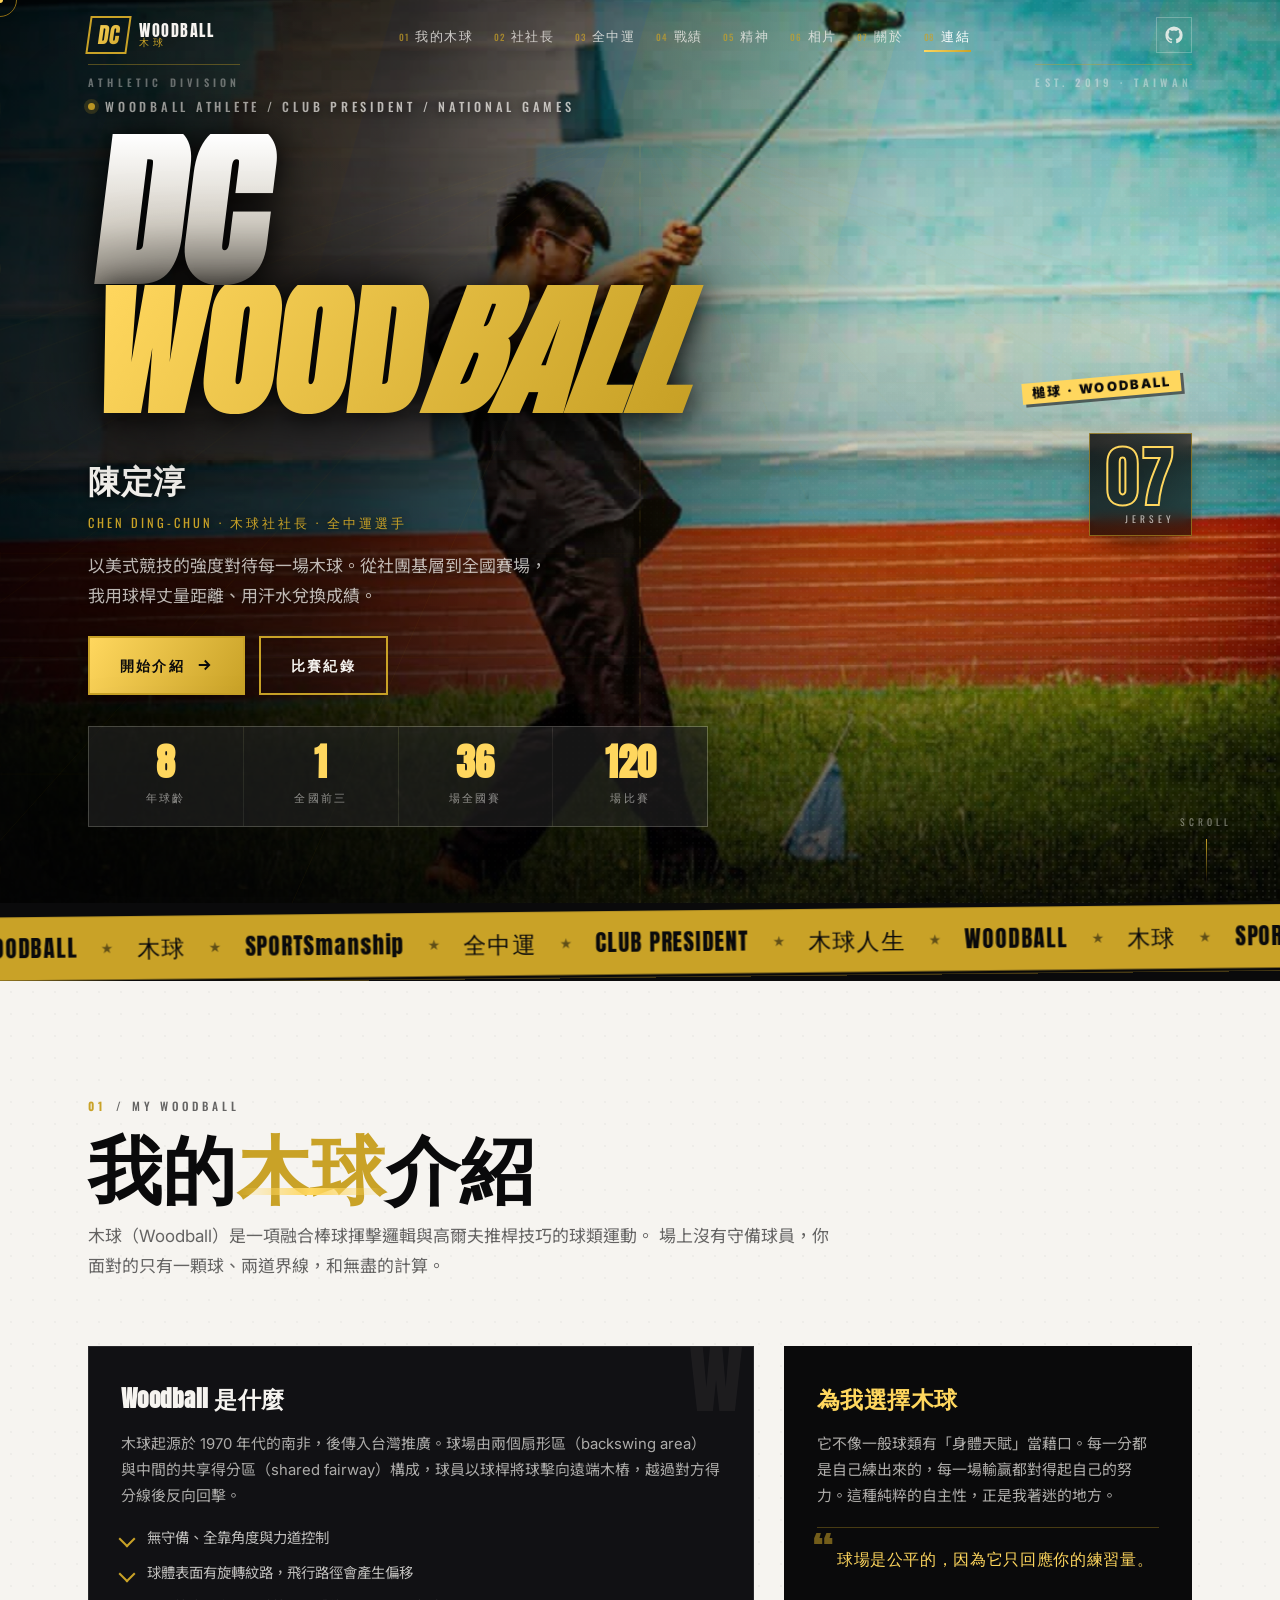
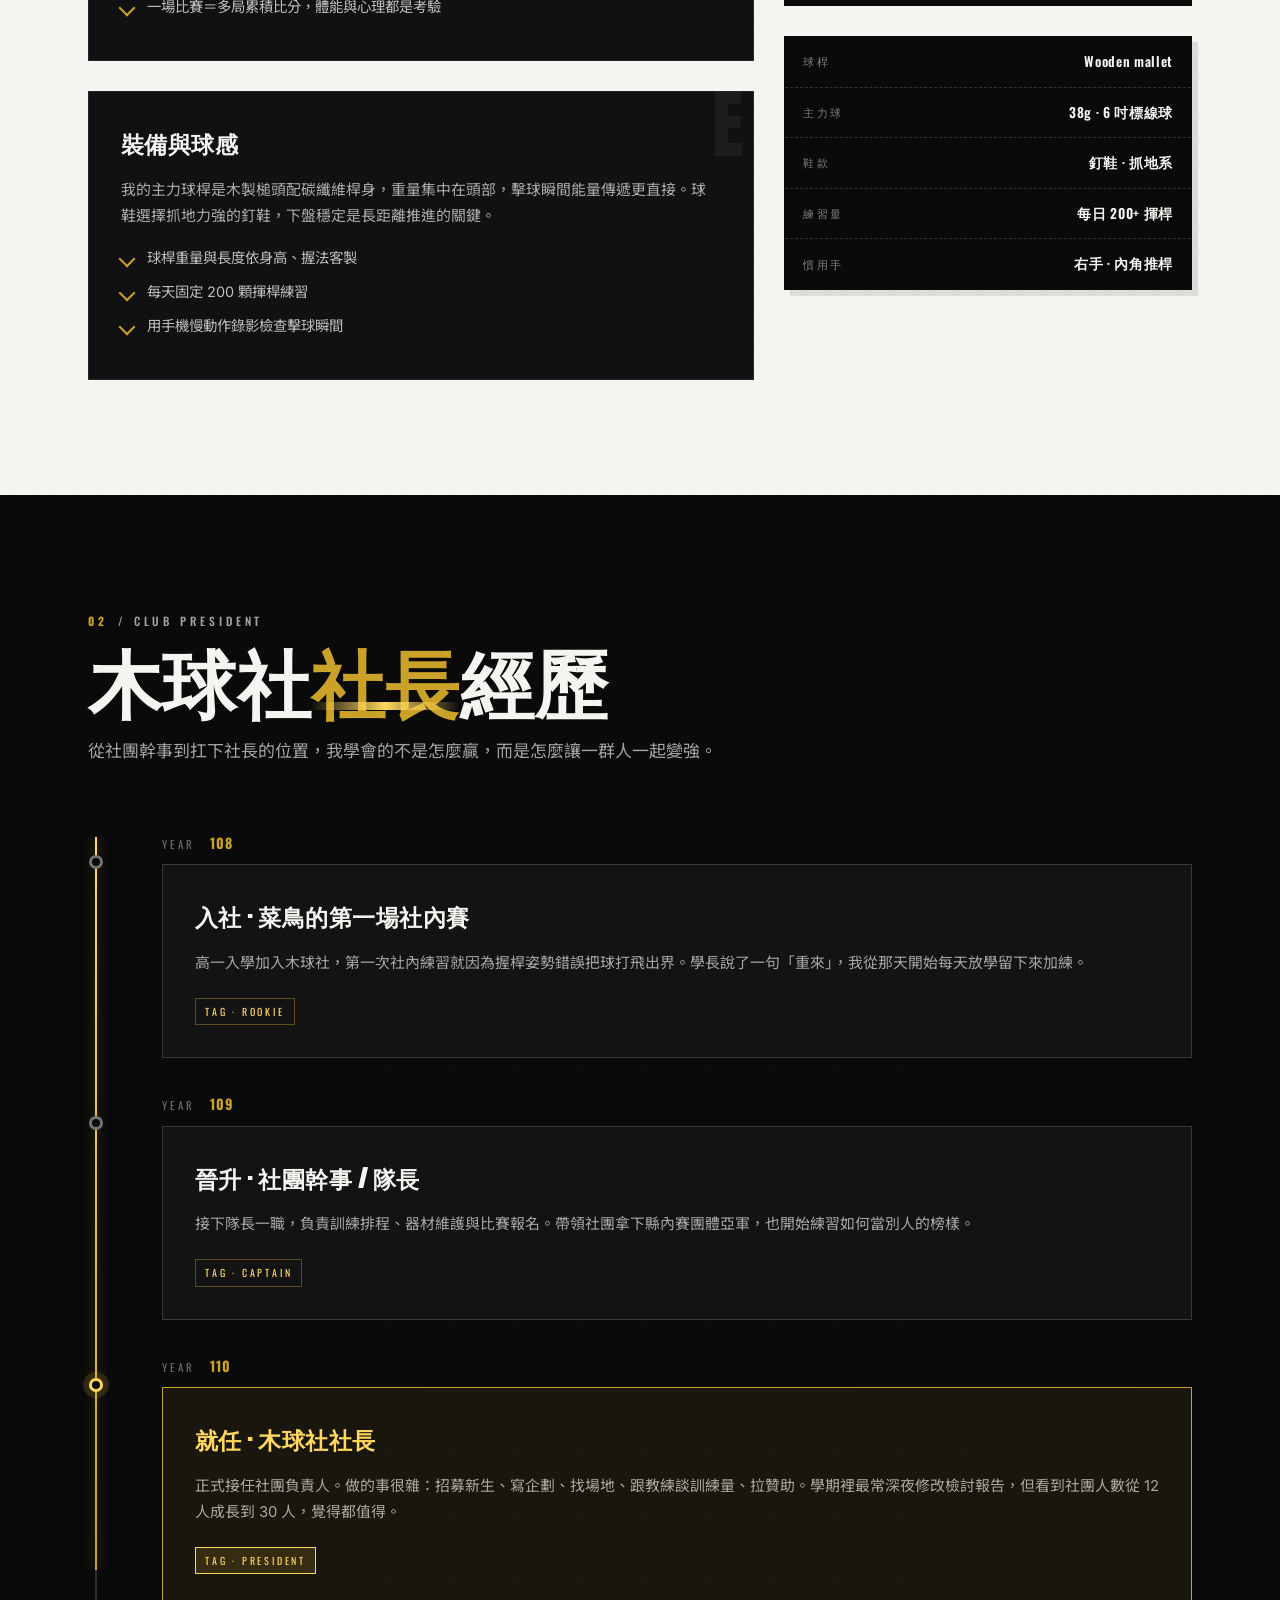
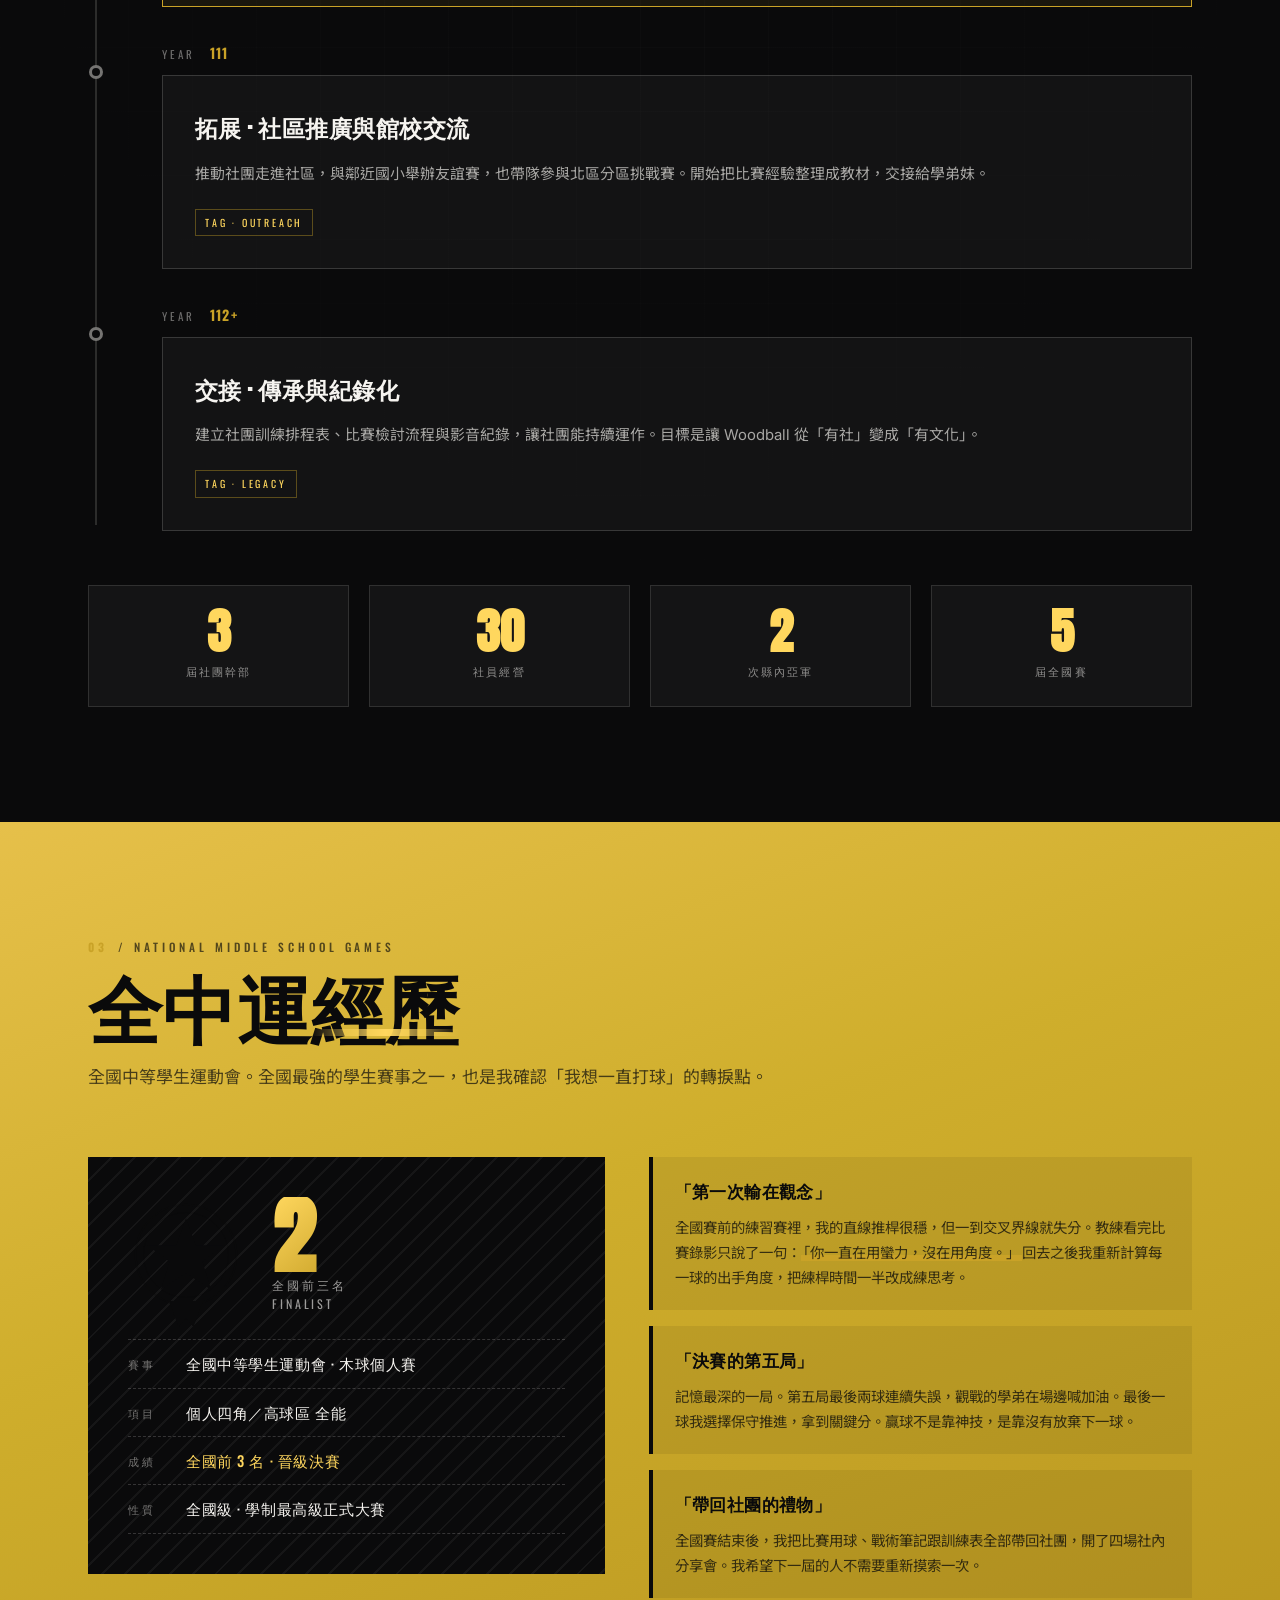
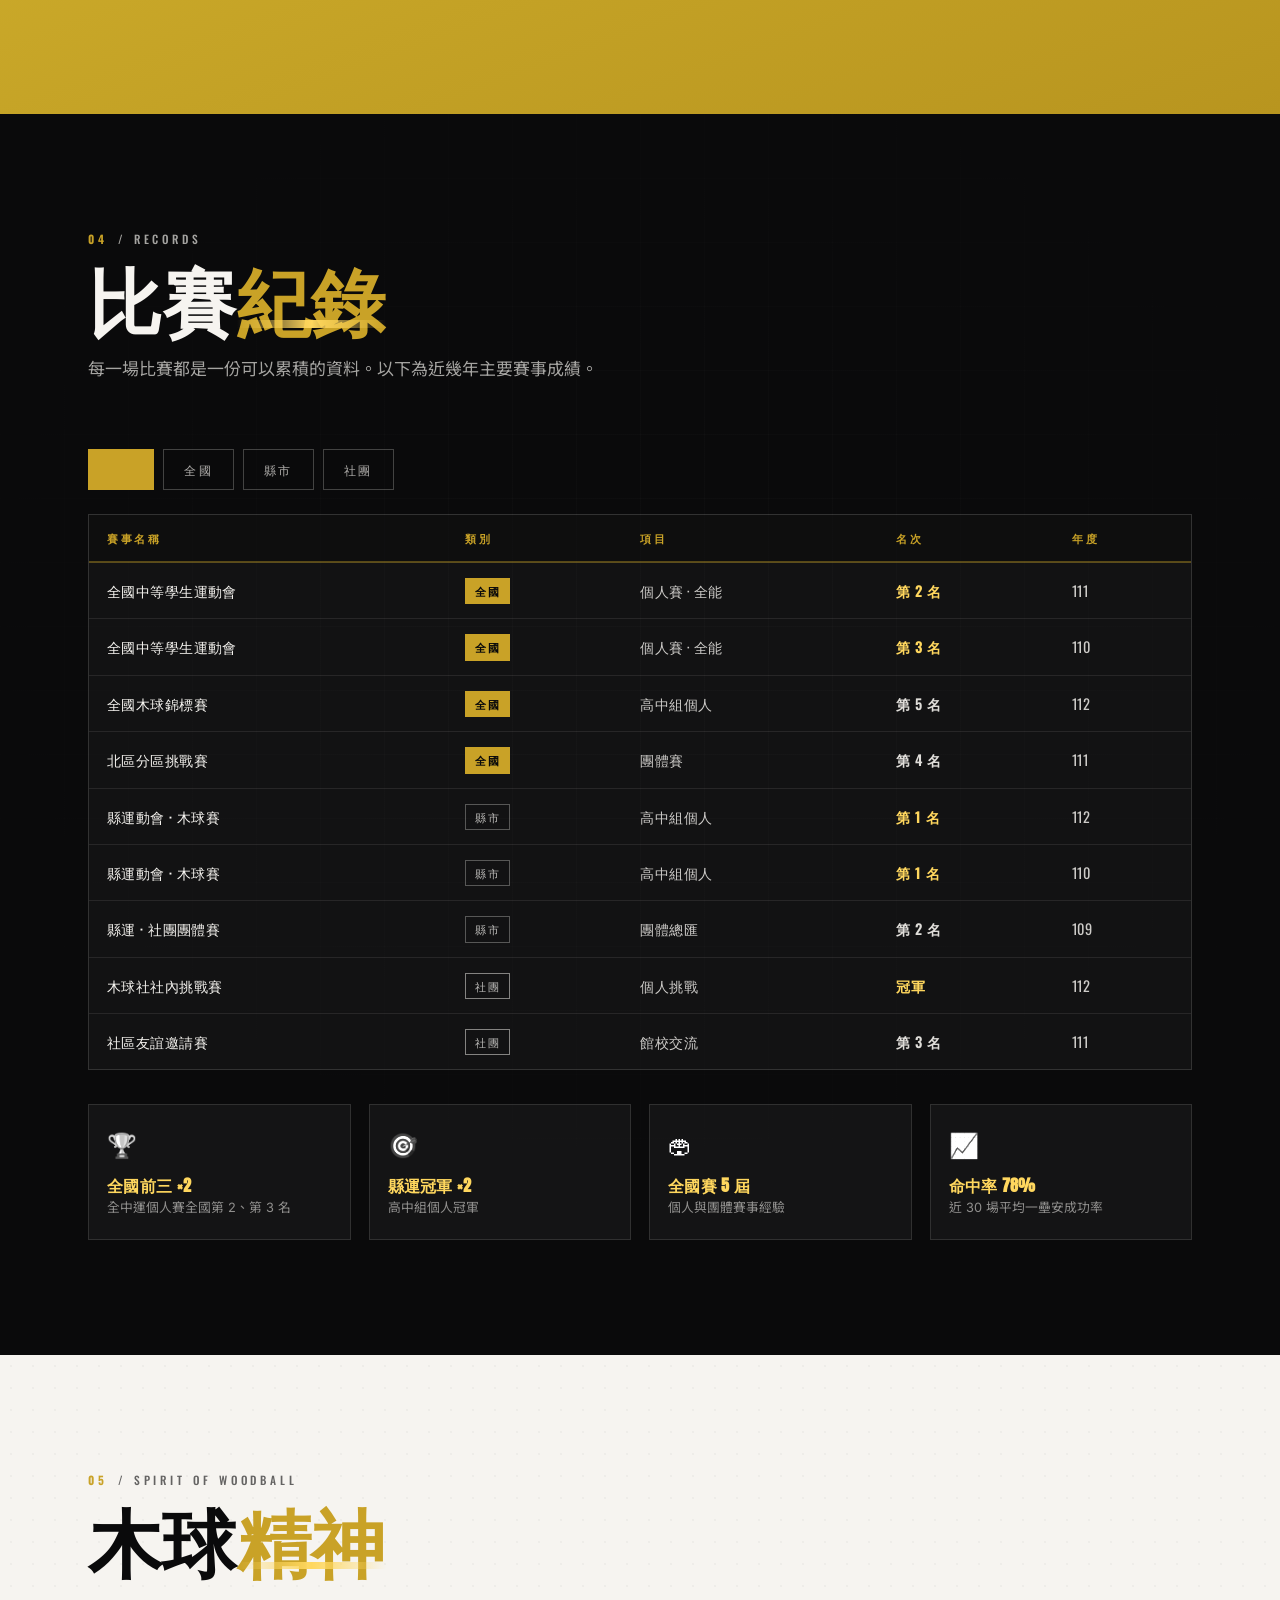
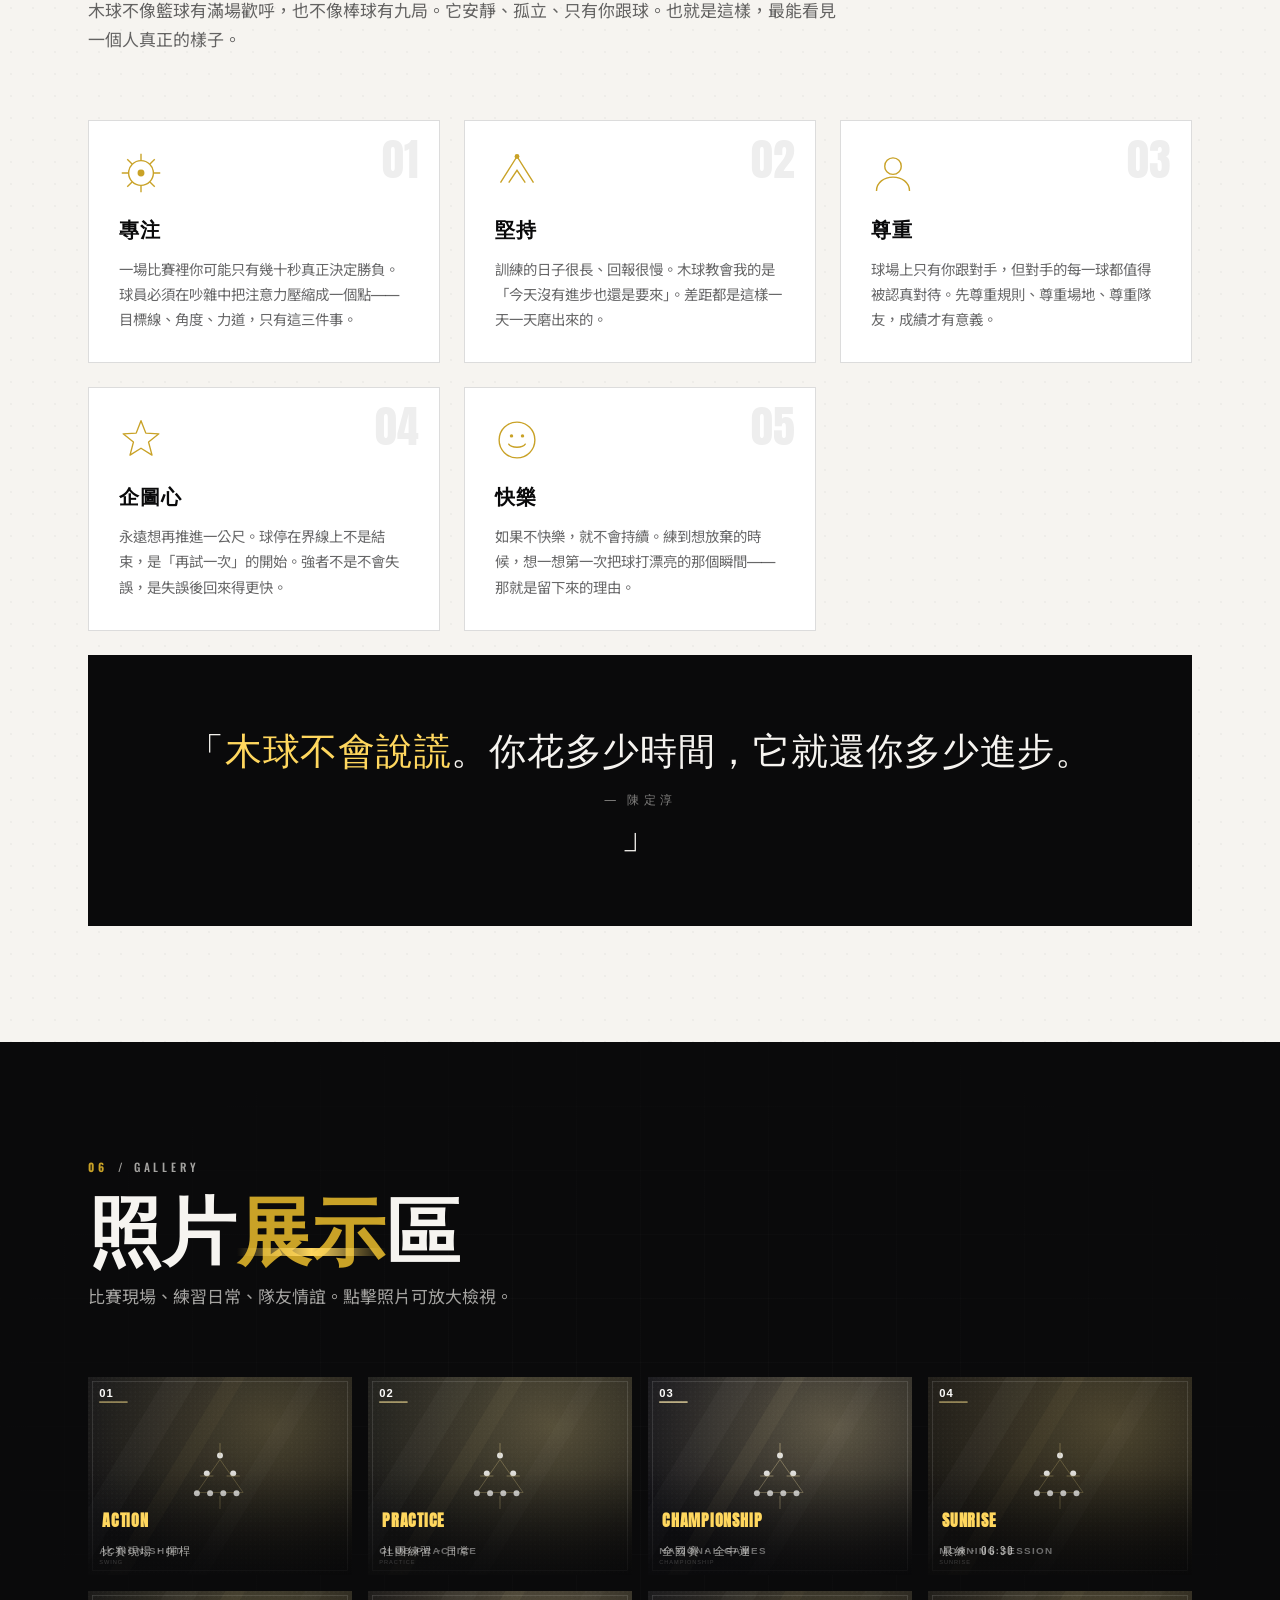
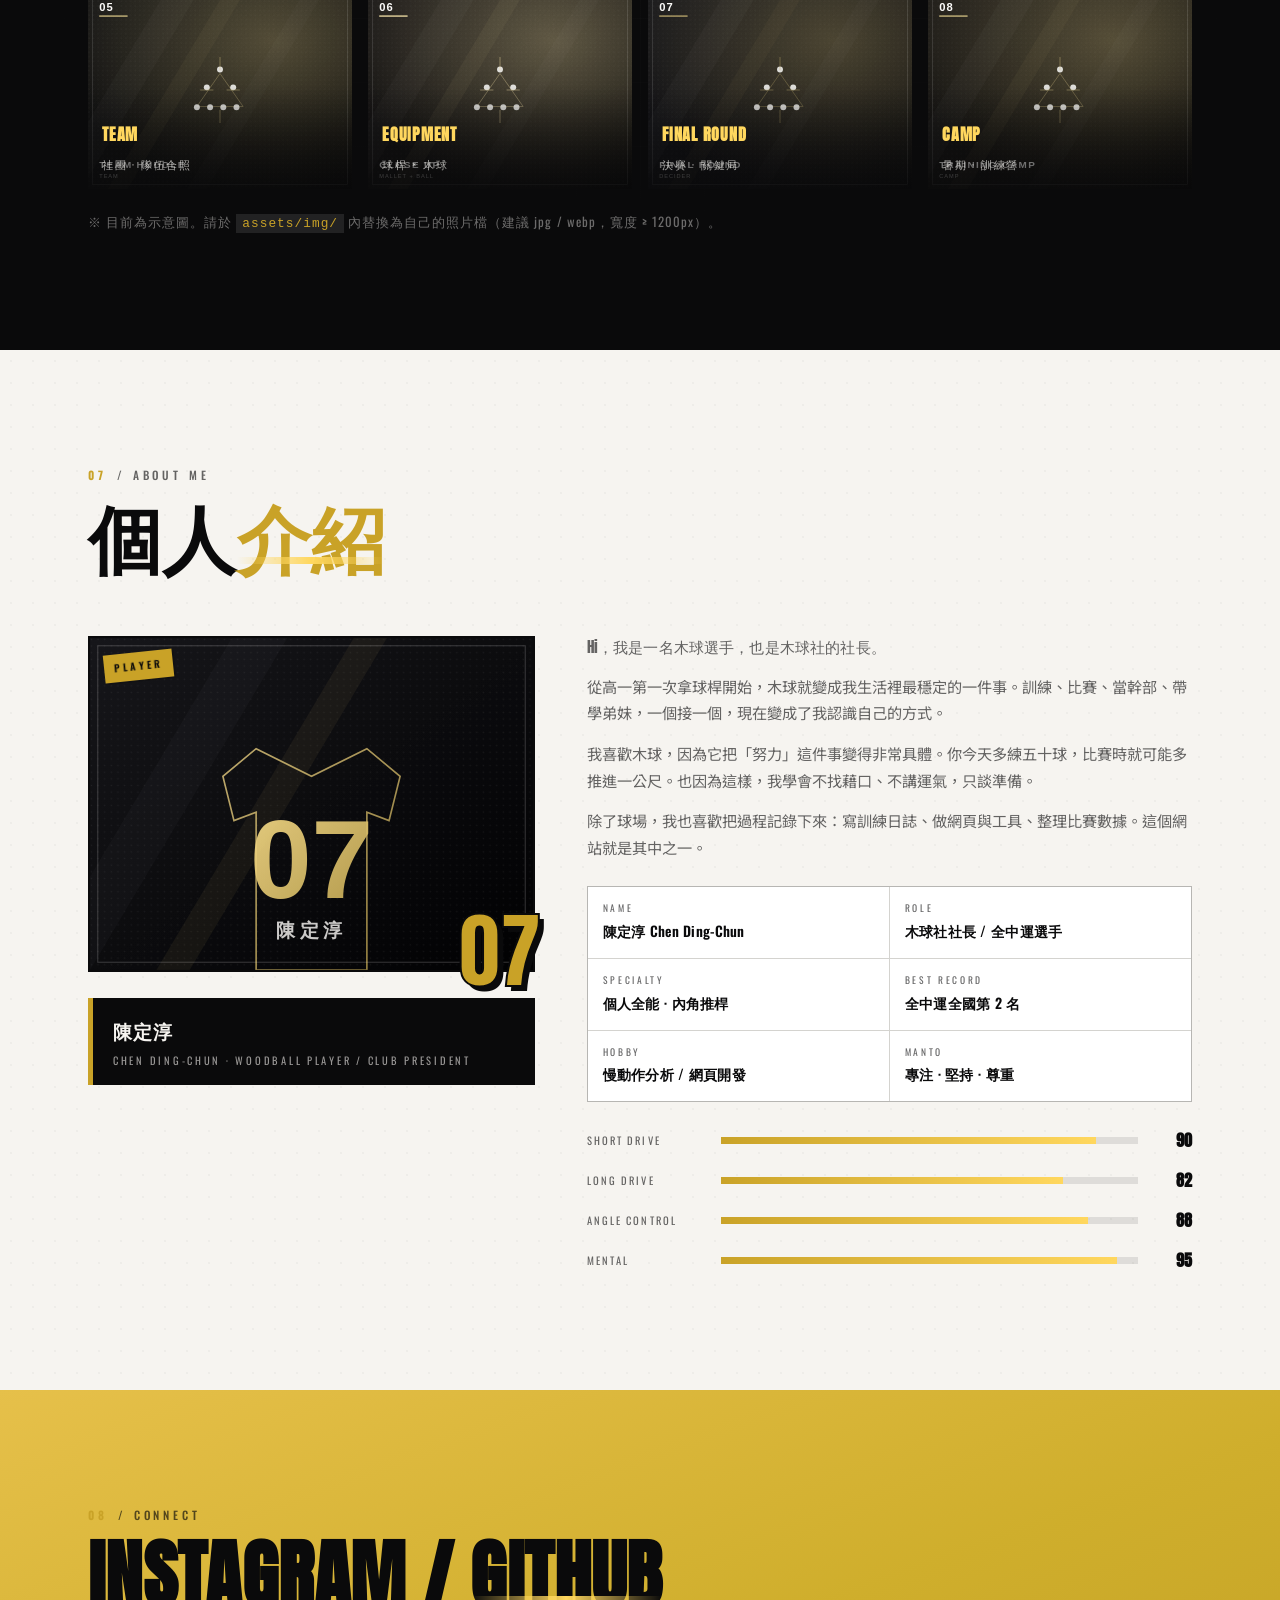
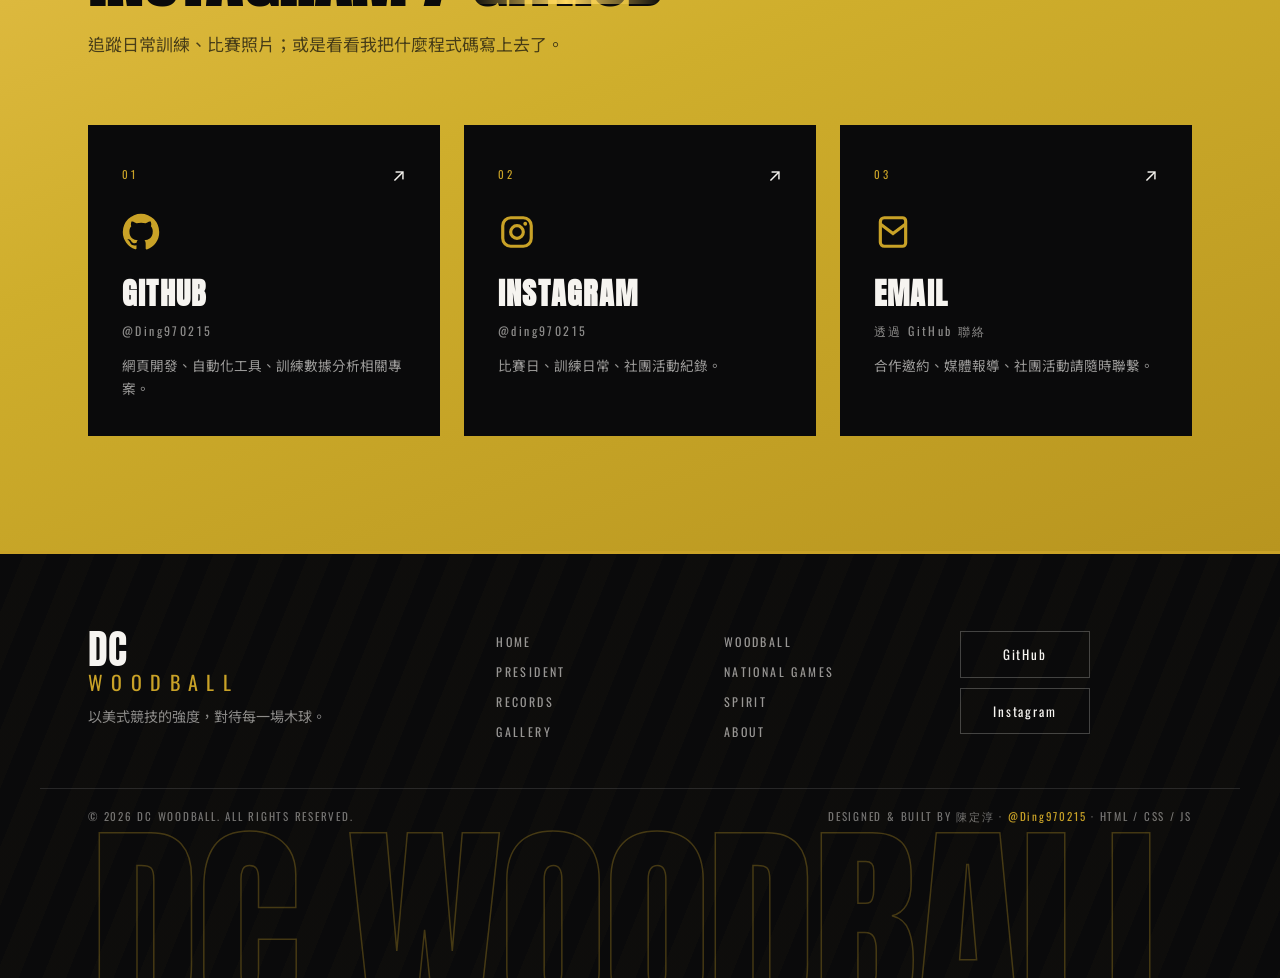
==== index.html @ 11757ac7 "feat: DC WOODBALL woodball personal website - 10 sections: hero, woodball intro, club president, nat" ====
<!DOCTYPE html>
<html lang="zh-Hant" class="no-js">
<head>
<meta charset="UTF-8" />
<meta name="viewport" content="width=device-width, initial-scale=1.0, viewport-fit=cover" />
<title>DC WOODBALL｜木球個人網站</title>
<meta name="description" content="DC WOODBALL — 木球選手個人網站。木球社社長、全中運經歷、比賽紀錄與木球精神。American Athletic × Woodball。" />
<meta name="author" content="陳定淳 (Ding970215)" />
<meta name="theme-color" content="#0a0a0b" />

<!-- Open Graph / Social -->
<meta property="og:type" content="website" />
<meta property="og:title" content="DC WOODBALL｜木球個人網站" />
<meta property="og:description" content="木球社社長・全中運選手・比賽紀錄。美式競技 × 木球。" />
<meta property="og:image" content="assets/img/og-cover.svg" />
<meta name="twitter:card" content="summary_large_image" />
<meta name="twitter:title" content="DC WOODBALL｜木球個人網站" />
<meta name="twitter:image" content="assets/img/og-cover.svg" />

<link rel="icon" type="image/svg+xml" href="assets/img/favicon.svg" />
<link rel="apple-touch-icon" href="assets/img/favicon.svg" />

<!-- 首頁封面照片（LCP 優先載入） -->
<link rel="preload" as="image" href="assets/img/hero.jpg" fetchpriority="high" />

<!-- Fonts -->
<link rel="preconnect" href="https://fonts.googleapis.com" />
<link rel="preconnect" href="https://fonts.gstatic.com" crossorigin />
<link href="https://fonts.googleapis.com/css2?family=Anton&family=Oswald:wght@300;400;500;600;700&family=Inter:wght@300;400;500;600;700&family=Noto+Sans+TC:wght@400;500;700;900&display=swap" rel="stylesheet" />

<link rel="stylesheet" href="assets/css/style.css" />
</head>
<body>

<!-- ============ LOADER ============ -->
<div class="loader" id="loader" aria-hidden="true">
  <div class="loader__inner">
    <div class="loader__ball"><span class="loader__ball-x"></span></div>
    <div class="loader__logo">DC<span>WOODBALL</span></div>
    <div class="loader__bar"><i id="loaderBar"></i></div>
    <div class="loader__pct"><span id="loaderPct">0</span>%</div>
  </div>
</div>

<!-- ============ CURSOR (desktop) ============ -->
<div class="cursor" id="cursor" aria-hidden="true"></div>
<div class="cursor-ring" id="cursorRing" aria-hidden="true"></div>

<!-- ============ NAV ============ -->
<header class="nav" id="nav">
  <div class="nav__wrap">
    <a class="nav__brand" href="#home" aria-label="DC Woodball 首頁">
      <span class="nav__monogram">DC</span>
      <span class="nav__brand-txt">WOODBALL<em>木球</em></span>
    </a>

    <nav class="nav__links" id="navLinks" aria-label="主要選單">
      <a href="#woodball"><i>01</i>我的木球</a>
      <a href="#president"><i>02</i>社社長</a>
      <a href="#games"><i>03</i>全中運</a>
      <a href="#records"><i>04</i>戰績</a>
      <a href="#spirit"><i>05</i>精神</a>
      <a href="#gallery"><i>06</i>相片</a>
      <a href="#about"><i>07</i>關於</a>
      <a href="#links"><i>08</i>連結</a>
    </nav>

    <div class="nav__right">
      <a class="nav__gh" href="https://github.com/Ding970215" target="_blank" rel="noopener noreferrer" aria-label="GitHub">
        <svg viewBox="0 0 24 24" width="18" height="18" fill="currentColor" aria-hidden="true"><path d="M12 .5A11.5 11.5 0 0 0 .5 12a11.5 11.5 0 0 0 7.86 10.92c.58.1.79-.25.79-.56v-2c-3.2.7-3.88-1.38-3.88-1.38-.53-1.34-1.29-1.7-1.29-1.7-1.05-.72.08-.7.08-.7 1.16.08 1.77 1.19 1.77 1.19 1.03 1.77 2.7 1.26 3.36.96.1-.75.4-1.26.73-1.55-2.55-.29-5.24-1.28-5.24-5.7 0-1.26.45-2.29 1.19-3.1-.12-.29-.52-1.46.11-3.05 0 0 .97-.31 3.18 1.18a11 11 0 0 1 5.8 0c2.2-1.49 3.17-1.18 3.17-1.18.63 1.59.24 2.76.12 3.05.74.81 1.18 1.84 1.18 3.1 0 4.43-2.69 5.4-5.26 5.69.41.36.78 1.06.78 2.14v3.17c0 .31.21.67.8.56A11.5 11.5 0 0 0 23.5 12 11.5 11.5 0 0 0 12 .5Z"/></svg>
      </a>
      <button class="nav__toggle" id="navToggle" aria-label="開啟選單" aria-expanded="false" aria-controls="navLinks">
        <span></span><span></span><span></span>
      </button>
    </div>
  </div>
  <i class="nav__progress" id="navProgress"></i>
</header>

<main>

<!-- ============ 01 HERO ============ -->
<section class="hero" id="home">
  <div class="hero__bg" aria-hidden="true"></div>
  <canvas class="hero__canvas" id="heroCanvas" aria-hidden="true"></canvas>
  <div class="hero__halftone" aria-hidden="true" data-par="0.14"></div>
  <div class="hero__stripes" aria-hidden="true" data-par="0.07">
    <i></i><i></i><i></i><i></i><i></i>
  </div>

  <div class="hero__inner">
    <div class="hero__tape hero__tape--l">ATHLETIC DIVISION</div>
    <div class="hero__tape hero__tape--r">EST. 2019 · TAIWAN</div>

    <p class="hero__eyebrow" data-anim="fade-up">
      <span class="dot"></span>WOODBALL ATHLETE&nbsp;/&nbsp;CLUB PRESIDENT&nbsp;/&nbsp;NATIONAL GAMES
    </p>

    <h1 class="hero__title">
      <span class="line line--1" data-anim="clip"><span class="line__in">DC</span></span>
      <span class="line line--2" data-anim="clip"><span class="line__in">WOOD<em>BALL</em></span></span>
      <span class="hero__badge">槌球 · WOODBALL</span>
    </h1>

    <div class="hero__meta" data-anim="fade-up" data-delay="200">
      <div class="hero__name">
        <b>陳定淳</b>
        <span>CHEN DING-CHUN · 木球社社長 · 全中運選手</span>
      </div>
      <div class="hero__num" aria-hidden="true">
        <span>07</span>
        <small>JERSEY</small>
      </div>
    </div>

    <p class="hero__desc" data-anim="fade-up" data-delay="320">
      以美式競技的強度對待每一場木球。從社團基層到全國賽場，<br class="br-pc" />
      我用球桿丈量距離、用汗水兌換成績。
    </p>

    <div class="hero__cta" data-anim="fade-up" data-delay="440">
      <a href="#woodball" class="btn btn--gold" data-magnetic>
        <span>開始介紹</span>
        <svg viewBox="0 0 24 24" width="18" height="18" fill="none" stroke="currentColor" stroke-width="2.4" aria-hidden="true"><path d="M5 12h14M13 6l6 6-6 6"/></svg>
      </a>
      <a href="#records" class="btn btn--ghost" data-magnetic>
        <span>比賽紀錄</span>
      </a>
    </div>

    <div class="hero__stats" data-anim="fade-up" data-delay="560">
      <div class="hero__stat"><b data-count="8">0</b><span>年球齡</span></div>
      <div class="hero__stat"><b data-count="1">0</b><span>全國前三</span></div>
      <div class="hero__stat"><b data-count="36">0</b><span>場全國賽</span></div>
      <div class="hero__stat"><b data-count="120">0</b><span>場比賽</span></div>
    </div>
  </div>

  <a href="#woodball" class="hero__scroll" aria-label="往下捲動">
    <span class="hero__scroll-txt">SCROLL</span>
    <i class="hero__scroll-line"></i>
  </a>
</section>

<!-- ============ MARQUEE ============ -->
<div class="marquee" aria-hidden="true">
  <div class="marquee__track">
    <div class="marquee__grp">
      <span>WOODBALL</span><i>★</i><span>木球</span><i>★</i><span>SPORTSmanship</span><i>★</i>
      <span>全中運</span><i>★</i><span>CLUB PRESIDENT</span><i>★</i><span>木球人生</span><i>★</i>
    </div>
    <div class="marquee__grp">
      <span>WOODBALL</span><i>★</i><span>木球</span><i>★</i><span>SPORTSmanship</span><i>★</i>
      <span>全中運</span><i>★</i><span>CLUB PRESIDENT</span><i>★</i><span>木球人生</span><i>★</i>
    </div>
  </div>
</div>

<!-- ============ 02 我的木球介紹 ============ -->
<section class="sec sec--light" id="woodball">
  <div class="wrap">
    <header class="sec__head" data-anim="fade-up">
      <p class="sec__idx"><b>01</b> / MY WOODBALL</p>
      <h2 class="sec__title">我的<span class="hl">木球</span>介紹</h2>
      <p class="sec__lead">
        木球（Woodball）是一項融合棒球揮擊邏輯與高爾夫推桿技巧的球類運動。
        場上沒有守備球員，你面對的只有一顆球、兩道界線，和無盡的計算。
      </p>
    </header>

    <div class="wb">
      <div class="wb__main">
        <article class="card card--dark" data-anim="fade-up" data-tilt>
          <span class="card__no">W</span>
          <h3>Woodball 是什麼</h3>
          <p>木球起源於 1970 年代的南非，後傳入台灣推廣。球場由兩個扇形區（backswing area）與中間的共享得分區（shared fairway）構成，球員以球桿將球擊向遠端木樁，越過對方得分線後反向回擊。</p>
          <ul class="tick">
            <li>無守備、全靠角度與力道控制</li>
            <li>球體表面有旋轉紋路，飛行路徑會產生偏移</li>
            <li>一場比賽＝多局累積比分，體能與心理都是考驗</li>
          </ul>
        </article>

        <article class="card card--dark" data-anim="fade-up" data-delay="100" data-tilt>
          <span class="card__no">E</span>
          <h3>裝備與球感</h3>
          <p>我的主力球桿是木製槌頭配碳纖維桿身，重量集中在頭部，擊球瞬間能量傳遞更直接。球鞋選擇抓地力強的釘鞋，下盤穩定是長距離推進的關鍵。</p>
          <ul class="tick">
            <li>球桿重量與長度依身高、握法客製</li>
            <li>每天固定 200 顆揮桿練習</li>
            <li>用手機慢動作錄影檢查擊球瞬間</li>
          </ul>
        </article>
      </div>

      <aside class="wb__side">
        <div class="card card--gold" data-anim="fade-up" data-delay="60">
          <h3>為我選擇木球</h3>
          <p>它不像一般球類有「身體天賦」當藉口。每一分都是自己練出來的，每一場輸贏都對得起自己的努力。這種純粹的自主性，正是我著迷的地方。</p>
          <div class="wb__quote">
            <span class="wb__quote-mark">“</span>
            <p>球場是公平的，因為它只回應你的練習量。</p>
          </div>
        </div>

        <div class="gear" data-anim="fade-up" data-delay="140">
          <div class="gear__row"><span>球桿</span><b>Wooden mallet</b></div>
          <div class="gear__row"><span>主力球</span><b>38g · 6 吋標線球</b></div>
          <div class="gear__row"><span>鞋款</span><b>釘鞋 · 抓地系</b></div>
          <div class="gear__row"><span>練習量</span><b>每日 200+ 揮桿</b></div>
          <div class="gear__row"><span>慣用手</span><b>右手 · 內角推桿</b></div>
        </div>
      </aside>
    </div>
  </div>
</section>

<!-- ============ 03 木球社社長經歷 ============ -->
<section class="sec sec--dark" id="president">
  <div class="sec__mesh" aria-hidden="true"></div>
  <div class="wrap">
    <header class="sec__head sec__head--light" data-anim="fade-up">
      <p class="sec__idx"><b>02</b> / CLUB PRESIDENT</p>
      <h2 class="sec__title">木球社<span class="hl">社長</span>經歷</h2>
      <p class="sec__lead">從社團幹事到扛下社長的位置，我學會的不是怎麼贏，而是怎麼讓一群人一起變強。</p>
    </header>

    <div class="tl">
      <div class="tl__line" aria-hidden="true"><i class="tl__fill"></i></div>

      <div class="tl__item" data-anim="fade-up">
        <div class="tl__dot"></div>
        <div class="tl__yr"> YEAR <b>108</b></div>
        <div class="card card--outline">
          <h3>入社 · 菜鳥的第一場社內賽</h3>
          <p>高一入學加入木球社，第一次社內練習就因為握桿姿勢錯誤把球打飛出界。學長說了一句「重來」，我從那天開始每天放學留下來加練。</p>
          <span class="tl__tag">TAG · ROOKIE</span>
        </div>
      </div>

      <div class="tl__item" data-anim="fade-up">
        <div class="tl__dot"></div>
        <div class="tl__yr"> YEAR <b>109</b></div>
        <div class="card card--outline">
          <h3>晉升 · 社團幹事 / 隊長</h3>
          <p>接下隊長一職，負責訓練排程、器材維護與比賽報名。帶領社團拿下縣內賽團體亞軍，也開始練習如何當別人的榜樣。</p>
          <span class="tl__tag">TAG · CAPTAIN</span>
        </div>
      </div>

      <div class="tl__item" data-anim="fade-up">
        <div class="tl__dot tl__dot--gold"></div>
        <div class="tl__yr"> YEAR <b>110</b></div>
        <div class="card card--outline card--hl">
          <h3>就任 · 木球社社長</h3>
          <p>正式接任社團負責人。做的事很雜：招募新生、寫企劃、找場地、跟教練談訓練量、拉贊助。學期裡最常深夜修改檢討報告，但看到社團人數從 12 人成長到 30 人，覺得都值得。</p>
          <span class="tl__tag">TAG · PRESIDENT</span>
        </div>
      </div>

      <div class="tl__item" data-anim="fade-up">
        <div class="tl__dot"></div>
        <div class="tl__yr"> YEAR <b>111</b></div>
        <div class="card card--outline">
          <h3>拓展 · 社區推廣與館校交流</h3>
          <p>推動社團走進社區，與鄰近國小舉辦友誼賽，也帶隊參與北區分區挑戰賽。開始把比賽經驗整理成教材，交接給學弟妹。</p>
          <span class="tl__tag">TAG · OUTREACH</span>
        </div>
      </div>

      <div class="tl__item" data-anim="fade-up">
        <div class="tl__dot"></div>
        <div class="tl__yr"> YEAR <b>112+</b></div>
        <div class="card card--outline">
          <h3>交接 · 傳承與紀錄化</h3>
          <p>建立社團訓練排程表、比賽檢討流程與影音紀錄，讓社團能持續運作。目標是讓 Woodball 從「有社」變成「有文化」。</p>
          <span class="tl__tag">TAG · LEGACY</span>
        </div>
      </div>
    </div>

    <div class="pres-stats">
      <div class="pres-stat" data-anim="fade-up"><b data-count="3">0</b><span>屆社團幹部</span></div>
      <div class="pres-stat" data-anim="fade-up" data-delay="80"><b data-count="30">0</b><span>社員經營</span></div>
      <div class="pres-stat" data-anim="fade-up" data-delay="160"><b data-count="2">0</b><span>次縣內亞軍</span></div>
      <div class="pres-stat" data-anim="fade-up" data-delay="240"><b data-count="5">0</b><span>屆全國賽</span></div>
    </div>
  </div>
</section>

<!-- ============ 04 全中運經歷 ============ -->
<section class="sec sec--gold" id="games">
  <div class="wrap">
    <header class="sec__head sec__head--dark" data-anim="fade-up">
      <p class="sec__idx"><b>03</b> / NATIONAL MIDDLE SCHOOL GAMES</p>
      <h2 class="sec__title">全中運<span class="hl hl--ink">經歷</span></h2>
      <p class="sec__lead">全國中等學生運動會。全國最強的學生賽事之一，也是我確認「我想一直打球」的轉捩點。</p>
    </header>

    <div class="games">
      <div class="games__hero" data-anim="fade-up" data-tilt>
        <div class="games__medal">
          <div class="medal">
            <svg viewBox="0 0 120 120" aria-hidden="true">
              <circle cx="60" cy="60" r="52" fill="none" stroke="#0a0a0b" stroke-width="2" opacity=".3"/>
              <circle cx="60" cy="60" r="44" fill="none" stroke="#0a0a0b" stroke-width="1" opacity=".25"/>
              <path d="M60 22 L70 50 L100 50 L77 67 L86 96 L60 79 L34 96 L43 67 L20 50 L50 50 Z" fill="#0a0a0b"/>
            </svg>
            <span class="medal__ribbon"></span>
          </div>
          <div class="games__medal-txt">
            <b data-count="2">0</b>
            <p>全國前三名<br />FINALIST</p>
          </div>
        </div>
        <ul class="games__list">
          <li><span>賽事</span><b>全國中等學生運動會 · 木球個人賽</b></li>
          <li><span>項目</span><b>個人四角／高球區 全能</b></li>
          <li><span>成績</span><b class="gold-ink">全國前 3 名 · 晉級決賽</b></li>
          <li><span>性質</span><b>全國級 · 學制最高級正式大賽</b></li>
        </ul>
      </div>

      <div class="games__story">
        <article class="note" data-anim="fade-up">
          <h3>「第一次輸在觀念」</h3>
          <p>全國賽前的練習賽裡，我的直線推桿很穩，但一到交叉界線就失分。教練看完比賽錄影只說了一句：<em>「你一直在用蠻力，沒在用角度。」</em>回去之後我重新計算每一球的出手角度，把練桿時間一半改成練思考。</p>
        </article>
        <article class="note" data-anim="fade-up" data-delay="100">
          <h3>「決賽的第五局」</h3>
          <p>記憶最深的一局。第五局最後兩球連續失誤，觀戰的學弟在場邊喊加油。最後一球我選擇保守推進，拿到關鍵分。贏球不是靠神技，是靠沒有放棄下一球。</p>
        </article>
        <article class="note" data-anim="fade-up" data-delay="200">
          <h3>「帶回社團的禮物」</h3>
          <p>全國賽結束後，我把比賽用球、戰術筆記跟訓練表全部帶回社團，開了四場社內分享會。我希望下一屆的人不需要重新摸索一次。</p>
        </article>
      </div>
    </div>
  </div>
</section>

<!-- ============ 05 比賽紀錄 ============ -->
<section class="sec sec--dark sec--pad" id="records">
  <div class="sec__mesh" aria-hidden="true"></div>
  <div class="wrap">
    <header class="sec__head sec__head--light" data-anim="fade-up">
      <p class="sec__idx"><b>04</b> / RECORDS</p>
      <h2 class="sec__title">比賽<span class="hl">紀錄</span></h2>
      <p class="sec__lead">每一場比賽都是一份可以累積的資料。以下為近幾年主要賽事成績。</p>
    </header>

    <div class="filter" data-anim="fade-up" role="tablist" aria-label="賽事篩選">
      <button class="filter__btn is-on" data-filter="all" role="tab" aria-selected="true">ALL</button>
      <button class="filter__btn" data-filter="national" role="tab" aria-selected="false">全國</button>
      <button class="filter__btn" data-filter="county" role="tab" aria-selected="false">縣市</button>
      <button class="filter__btn" data-filter="club" role="tab" aria-selected="false">社團</button>
    </div>

    <div class="tbl-wrap" data-anim="fade-up">
      <table class="tbl" id="recTable">
        <caption class="sr-only">比賽紀錄列表</caption>
        <thead>
          <tr>
            <th scope="col">賽事名稱</th>
            <th scope="col">類別</th>
            <th scope="col">項目</th>
            <th scope="col">名次</th>
            <th scope="col">年度</th>
          </tr>
        </thead>
        <tbody>
          <tr data-cat="national"><td>全國中等學生運動會</td><td><span class="pill pill--gold">全國</span></td><td>個人賽 · 全能</td><td><b class="rank rank--top">第 2 名</b></td><td>111</td></tr>
          <tr data-cat="national"><td>全國中等學生運動會</td><td><span class="pill pill--gold">全國</span></td><td>個人賽 · 全能</td><td><b class="rank rank--top">第 3 名</b></td><td>110</td></tr>
          <tr data-cat="national"><td>全國木球錦標賽</td><td><span class="pill pill--gold">全國</span></td><td>高中組個人</td><td><b class="rank">第 5 名</b></td><td>112</td></tr>
          <tr data-cat="national"><td>北區分區挑戰賽</td><td><span class="pill pill--gold">全國</span></td><td>團體賽</td><td><b class="rank">第 4 名</b></td><td>111</td></tr>
          <tr data-cat="county"><td>縣運動會 · 木球賽</td><td><span class="pill">縣市</span></td><td>高中組個人</td><td><b class="rank rank--top">第 1 名</b></td><td>112</td></tr>
          <tr data-cat="county"><td>縣運動會 · 木球賽</td><td><span class="pill">縣市</span></td><td>高中組個人</td><td><b class="rank rank--top">第 1 名</b></td><td>110</td></tr>
          <tr data-cat="county"><td>縣運 · 社團團體賽</td><td><span class="pill">縣市</span></td><td>團體總匯</td><td><b class="rank">第 2 名</b></td><td>109</td></tr>
          <tr data-cat="club"><td>木球社社內挑戰賽</td><td><span class="pill pill--dark">社團</span></td><td>個人挑戰</td><td><b class="rank rank--top">冠軍</b></td><td>112</td></tr>
          <tr data-cat="club"><td>社區友誼邀請賽</td><td><span class="pill pill--dark">社團</span></td><td>館校交流</td><td><b class="rank">第 3 名</b></td><td>111</td></tr>
        </tbody>
      </table>
      <p class="tbl__empty" id="tblEmpty" hidden>此分類目前沒有紀錄。</p>
    </div>

    <div class="rec-cards">
      <div class="rc" data-anim="fade-up">
        <span class="rc__ico">🏆</span><b>全國前三 ×2</b><p>全中運個人賽全國第 2、第 3 名</p>
      </div>
      <div class="rc" data-anim="fade-up" data-delay="80">
        <span class="rc__ico">🎯</span><b>縣運冠軍 ×2</b><p>高中組個人冠軍</p>
      </div>
      <div class="rc" data-anim="fade-up" data-delay="160">
        <span class="rc__ico">🏟</span><b>全國賽 5 屆</b><p>個人與團體賽事經驗</p>
      </div>
      <div class="rc" data-anim="fade-up" data-delay="240">
        <span class="rc__ico">📈</span><b>命中率 78%</b><p>近 30 場平均一壘安成功率</p>
      </div>
    </div>
  </div>
</section>

<!-- ============ 06 木球精神 ============ -->
<section class="sec sec--light" id="spirit">
  <div class="wrap">
    <header class="sec__head" data-anim="fade-up">
      <p class="sec__idx"><b>05</b> / SPIRIT OF WOODBALL</p>
      <h2 class="sec__title">木球<span class="hl">精神</span></h2>
      <p class="sec__lead">木球不像籃球有滿場歡呼，也不像棒球有九局。它安靜、孤立、只有你跟球。也就是這樣，最能看見一個人真正的樣子。</p>
    </header>

    <div class="pillars">
      <article class="pillar" data-anim="fade-up" data-tilt>
        <span class="pillar__no">01</span>
        <div class="pillar__ico" aria-hidden="true">
          <svg viewBox="0 0 64 64"><circle cx="32" cy="32" r="18" fill="none" stroke="currentColor" stroke-width="2"/><circle cx="32" cy="32" r="5" fill="currentColor"/><path d="M32 4v10M32 50v10M4 32h10M50 32h10M12 12l7 7M45 45l7 7M52 12l-7 7M19 45l-7 7" stroke="currentColor" stroke-width="2"/></svg>
        </div>
        <h3>專注</h3>
        <p>一場比賽裡你可能只有幾十秒真正決定勝負。球員必須在吵雜中把注意力壓縮成一個點——目標線、角度、力道，只有這三件事。</p>
      </article>

      <article class="pillar" data-anim="fade-up" data-delay="80" data-tilt>
        <span class="pillar__no">02</span>
        <div class="pillar__ico" aria-hidden="true">
          <svg viewBox="0 0 64 64"><path d="M8 46 L32 8 L56 46" fill="none" stroke="currentColor" stroke-width="2"/><path d="M20 46 L32 28 L44 46" fill="none" stroke="currentColor" stroke-width="2"/><circle cx="32" cy="8" r="3.5" fill="currentColor"/></svg>
        </div>
        <h3>堅持</h3>
        <p>訓練的日子很長、回報很慢。木球教會我的是「今天沒有進步也還是要來」。差距都是這樣一天一天磨出來的。</p>
      </article>

      <article class="pillar" data-anim="fade-up" data-delay="160" data-tilt>
        <span class="pillar__no">03</span>
        <div class="pillar__ico" aria-hidden="true">
          <svg viewBox="0 0 64 64"><circle cx="32" cy="22" r="12" fill="none" stroke="currentColor" stroke-width="2"/><path d="M8 58c0-12 11-20 24-20s24 8 24 20" fill="none" stroke="currentColor" stroke-width="2"/></svg>
        </div>
        <h3>尊重</h3>
        <p>球場上只有你跟對手，但對手的每一球都值得被認真對待。先尊重規則、尊重場地、尊重隊友，成績才有意義。</p>
      </article>

      <article class="pillar" data-anim="fade-up" data-delay="240" data-tilt>
        <span class="pillar__no">04</span>
        <div class="pillar__ico" aria-hidden="true">
          <svg viewBox="0 0 64 64"><path d="M32 4l7 18 19 1-15 12 5 19-16-10-16 10 5-19L6 23l19-1z" fill="none" stroke="currentColor" stroke-width="2" stroke-linejoin="round"/></svg>
        </div>
        <h3>企圖心</h3>
        <p>永遠想再推進一公尺。球停在界線上不是結束，是「再試一次」的開始。強者不是不會失誤，是失誤後回來得更快。</p>
      </article>

      <article class="pillar" data-anim="fade-up" data-delay="320" data-tilt>
        <span class="pillar__no">05</span>
        <div class="pillar__ico" aria-hidden="true">
          <svg viewBox="0 0 64 64"><circle cx="32" cy="32" r="26" fill="none" stroke="currentColor" stroke-width="2"/><path d="M20 38c4 6 20 6 24 0" fill="none" stroke="currentColor" stroke-width="2" stroke-linecap="round"/><circle cx="24" cy="26" r="2.5" fill="currentColor"/><circle cx="40" cy="26" r="2.5" fill="currentColor"/></svg>
        </div>
        <h3>快樂</h3>
        <p>如果不快樂，就不會持續。練到想放棄的時候，想一想第一次把球打漂亮的那個瞬間——那就是留下來的理由。</p>
      </article>

      <article class="pillar pillar--wide" data-anim="fade-up" data-delay="400">
        <blockquote>
          「<span>木球不會說謊</span>。你花多少時間，它就還你多少進步。<br />
          <cite>— 陳定淳</cite>」
        </blockquote>
      </article>
    </div>
  </div>
</section>

<!-- ============ 07 照片展示區 ============ -->
<section class="sec sec--dark sec--pad" id="gallery">
  <div class="sec__mesh" aria-hidden="true"></div>
  <div class="wrap">
    <header class="sec__head sec__head--light" data-anim="fade-up">
      <p class="sec__idx"><b>06</b> / GALLERY</p>
      <h2 class="sec__title">照片<span class="hl">展示</span>區</h2>
      <p class="sec__lead">比賽現場、練習日常、隊友情誼。點擊照片可放大檢視。</p>
    </header>

    <div class="gal">
      <figure class="gal__item" data-anim="fade-up" data-zoom>
        <img src="assets/img/photo-01.svg" alt="比賽揮桿瞬間" loading="lazy" width="800" height="600" />
        <figcaption><b>ACTION</b><span>比賽現場 · 揮桿</span></figcaption>
      </figure>
      <figure class="gal__item" data-anim="fade-up" data-delay="60" data-zoom>
        <img src="assets/img/photo-02.svg" alt="社團練習" loading="lazy" width="800" height="600" />
        <figcaption><b>PRACTICE</b><span>社團練習 · 日常</span></figcaption>
      </figure>
      <figure class="gal__item" data-anim="fade-up" data-delay="120" data-zoom>
        <img src="assets/img/photo-03.svg" alt="全國賽事" loading="lazy" width="800" height="600" />
        <figcaption><b>CHAMPIONSHIP</b><span>全國賽 · 全中運</span></figcaption>
      </figure>
      <figure class="gal__item" data-anim="fade-up" data-delay="180" data-zoom>
        <img src="assets/img/photo-04.svg" alt="晨練" loading="lazy" width="800" height="600" />
        <figcaption><b>SUNRISE</b><span>晨練 · 06:30</span></figcaption>
      </figure>
      <figure class="gal__item" data-anim="fade-up" data-delay="240" data-zoom>
        <img src="assets/img/photo-05.svg" alt="隊伍合照" loading="lazy" width="800" height="600" />
        <figcaption><b>TEAM</b><span>社團 · 隊伍合照</span></figcaption>
      </figure>
      <figure class="gal__item" data-anim="fade-up" data-delay="300" data-zoom>
        <img src="assets/img/photo-06.svg" alt="球桿與球特寫" loading="lazy" width="800" height="600" />
        <figcaption><b>EQUIPMENT</b><span>球桿 × 木球</span></figcaption>
      </figure>
      <figure class="gal__item" data-anim="fade-up" data-delay="360" data-zoom>
        <img src="assets/img/photo-07.svg" alt="決賽畫面" loading="lazy" width="800" height="600" />
        <figcaption><b>FINAL ROUND</b><span>決賽 · 關鍵局</span></figcaption>
      </figure>
      <figure class="gal__item" data-anim="fade-up" data-delay="420" data-zoom>
        <img src="assets/img/photo-08.svg" alt="訓練營" loading="lazy" width="800" height="600" />
        <figcaption><b>CAMP</b><span>暑期 · 訓練營</span></figcaption>
      </figure>
    </div>

    <p class="gal__hint" data-anim="fade-up">※ 目前為示意圖。請於 <code>assets/img/</code> 內替換為自己的照片檔（建議 jpg / webp，寬度 ≥ 1200px）。</p>
  </div>
</section>

<!-- ============ 08 個人介紹 ============ -->
<section class="sec sec--light" id="about">
  <div class="wrap">
    <header class="sec__head" data-anim="fade-up">
      <p class="sec__idx"><b>07</b> / ABOUT ME</p>
      <h2 class="sec__title">個人<span class="hl">介紹</span></h2>
    </header>

    <div class="me">
      <div class="me__pic" data-anim="fade-up" data-tilt>
        <div class="me__frame">
          <img src="assets/img/portrait.svg" alt="陳定淳 個人照" loading="lazy" width="800" height="600" />
          <div class="me__tape">PLAYER</div>
          <div class="me__num">07</div>
        </div>
        <div class="me__nameplate">
          <b>陳定淳</b>
          <span>CHEN DING-CHUN · WOODBALL PLAYER / CLUB PRESIDENT</span>
        </div>
      </div>

      <div class="me__body">
        <p class="me__lead" data-anim="fade-up">Hi，我是一名木球選手，也是木球社的社長。</p>
        <p data-anim="fade-up" data-delay="60">
          從高一第一次拿球桿開始，木球就變成我生活裡最穩定的一件事。訓練、比賽、當幹部、帶學弟妹，一個接一個，現在變成了我認識自己的方式。
        </p>
        <p data-anim="fade-up" data-delay="120">
          我喜歡木球，因為它把「努力」這件事變得非常具體。你今天多練五十球，比賽時就可能多推進一公尺。也因為這樣，我學會不找藉口、不講運氣，只談準備。
        </p>
        <p data-anim="fade-up" data-delay="180">
          除了球場，我也喜歡把過程記錄下來：寫訓練日誌、做網頁與工具、整理比賽數據。這個網站就是其中之一。
        </p>

        <ul class="me__facts" data-anim="fade-up" data-delay="240">
          <li><span>NAME</span><b>陳定淳 Chen Ding-Chun</b></li>
          <li><span>ROLE</span><b>木球社社長 / 全中運選手</b></li>
          <li><span>SPECIALTY</span><b>個人全能 · 內角推桿</b></li>
          <li><span>BEST RECORD</span><b>全中運全國第 2 名</b></li>
          <li><span>HOBBY</span><b>慢動作分析 / 網頁開發</b></li>
          <li><span>MANTO</span><b>專注 · 堅持 · 尊重</b></li>
        </ul>

        <div class="me__skills" data-anim="fade-up" data-delay="300">
          <div class="skill"><span>SHORT DRIVE</span><div class="bar"><i data-bar="90"></i></div><b>90</b></div>
          <div class="skill"><span>LONG DRIVE</span><div class="bar"><i data-bar="82"></i></div><b>82</b></div>
          <div class="skill"><span>ANGLE CONTROL</span><div class="bar"><i data-bar="88"></i></div><b>88</b></div>
          <div class="skill"><span>MENTAL</span><div class="bar"><i data-bar="95"></i></div><b>95</b></div>
        </div>
      </div>
    </div>
  </div>
</section>

<!-- ============ 09 社群連結 ============ -->
<section class="sec sec--gold sec--pad" id="links">
  <div class="wrap">
    <header class="sec__head sec__head--dark" data-anim="fade-up">
      <p class="sec__idx"><b>08</b> / CONNECT</p>
      <h2 class="sec__title">INSTAGRAM / <span class="hl hl--ink">GITHUB</span></h2>
      <p class="sec__lead">追蹤日常訓練、比賽照片；或是看看我把什麼程式碼寫上去了。</p>
    </header>

    <div class="soc">
      <a class="soc__card" href="https://github.com/Ding970215" target="_blank" rel="noopener noreferrer" data-anim="fade-up" data-magnetic>
        <div class="soc__top"><span>01</span><i class="soc__arrow" aria-hidden="true">↗</i></div>
        <svg class="soc__ico" viewBox="0 0 24 24" fill="currentColor" aria-hidden="true"><path d="M12 .5A11.5 11.5 0 0 0 .5 12a11.5 11.5 0 0 0 7.86 10.92c.58.1.79-.25.79-.56v-2c-3.2.7-3.88-1.38-3.88-1.38-.53-1.34-1.29-1.7-1.29-1.7-1.05-.72.08-.7.08-.7 1.16.08 1.77 1.19 1.77 1.19 1.03 1.77 2.7 1.26 3.36.96.1-.75.4-1.26.73-1.55-2.55-.29-5.24-1.28-5.24-5.7 0-1.26.45-2.29 1.19-3.1-.12-.29-.52-1.46.11-3.05 0 0 .97-.31 3.18 1.18a11 11 0 0 1 5.8 0c2.2-1.49 3.17-1.18 3.17-1.18.63 1.59.24 2.76.12 3.05.74.81 1.18 1.84 1.18 3.1 0 4.43-2.69 5.4-5.26 5.69.41.36.78 1.06.78 2.14v3.17c0 .31.21.67.8.56A11.5 11.5 0 0 0 23.5 12 11.5 11.5 0 0 0 12 .5Z"/></svg>
        <b>GITHUB</b>
        <span>@Ding970215</span>
        <p>網頁開發、自動化工具、訓練數據分析相關專案。</p>
      </a>

      <a class="soc__card" href="https://www.instagram.com/ding970215" target="_blank" rel="noopener noreferrer" data-anim="fade-up" data-delay="100" data-magnetic>
        <div class="soc__top"><span>02</span><i class="soc__arrow" aria-hidden="true">↗</i></div>
        <svg class="soc__ico" viewBox="0 0 24 24" fill="none" stroke="currentColor" stroke-width="2" aria-hidden="true"><rect x="3" y="3" width="18" height="18" rx="5"/><circle cx="12" cy="12" r="4"/><circle cx="17.2" cy="6.8" r="1.2" fill="currentColor" stroke="none"/></svg>
        <b>INSTAGRAM</b>
        <span>@ding970215</span>
        <p>比賽日、訓練日常、社團活動紀錄。</p>
      </a>

      <a class="soc__card" href="https://github.com/Ding970215" target="_blank" rel="noopener noreferrer" data-anim="fade-up" data-delay="200" data-magnetic>
        <div class="soc__top"><span>03</span><i class="soc__arrow" aria-hidden="true">↗</i></div>
        <svg class="soc__ico" viewBox="0 0 24 24" fill="none" stroke="currentColor" stroke-width="2" aria-hidden="true"><path d="M4 5.5A2.5 2.5 0 0 1 6.5 3H18a2 2 0 0 1 2 2v14a2 2 0 0 1-2 2H6.5A2.5 2.5 0 0 1 4 18.5Z"/><path d="M4 7l8 6 8-6"/></svg>
        <b>EMAIL</b>
        <span>透過 GitHub 聯絡</span>
        <p>合作邀約、媒體報導、社團活動請隨時聯繫。</p>
      </a>
    </div>
  </div>
</section>

</main>

<!-- ============ 10 FOOTER ============ -->
<footer class="footer">
  <div class="footer__stripes" aria-hidden="true"></div>
  <div class="wrap footer__wrap">
    <div class="footer__brand">
      <div class="footer__logo">DC<span>WOODBALL</span></div>
      <p>以美式競技的強度，對待每一場木球。</p>
    </div>

    <nav class="footer__nav" aria-label="頁尾選單">
      <a href="#home">HOME</a>
      <a href="#woodball">WOODBALL</a>
      <a href="#president">PRESIDENT</a>
      <a href="#games">NATIONAL GAMES</a>
      <a href="#records">RECORDS</a>
      <a href="#spirit">SPIRIT</a>
      <a href="#gallery">GALLERY</a>
      <a href="#about">ABOUT</a>
    </nav>

    <div class="footer__social">
      <a href="https://github.com/Ding970215" target="_blank" rel="noopener noreferrer">GitHub</a>
      <a href="https://www.instagram.com/ding970215" target="_blank" rel="noopener noreferrer">Instagram</a>
    </div>
  </div>

  <div class="wrap footer__bottom">
    <p>© <span id="year">2026</span> DC WOODBALL. ALL RIGHTS RESERVED.</p>
    <p class="footer__made">DESIGNED &amp; BUILT BY 陳定淳 · <a href="https://github.com/Ding970215" target="_blank" rel="noopener noreferrer">@Ding970215</a> · HTML / CSS / JS</p>
  </div>

  <div class="footer__big" aria-hidden="true">DC WOODBALL</div>
</footer>

<!-- lightbox -->
<div class="lb" id="lightbox" role="dialog" aria-modal="true" aria-label="照片檢視" hidden>
  <button class="lb__close" id="lbClose" aria-label="關閉">✕</button>
  <button class="lb__nav lb__nav--prev" id="lbPrev" aria-label="上一張">‹</button>
  <figure class="lb__fig">
    <img id="lbImg" src="" alt="" />
    <figcaption id="lbCap"></figcaption>
  </figure>
  <button class="lb__nav lb__nav--next" id="lbNext" aria-label="下一張">›</button>
</div>

<button class="to-top" id="toTop" aria-label="回到頂端">↑<span>TOP</span></button>

<script src="assets/js/main.js"></script>
</body>
</html>
---- assets/css/style.css ----
/* =========================================================
   DC WOODBALL — style.css
   American Athletic × Woodball
   Black · White · Gold
   ========================================================= */

/* ---------- 1. TOKENS ---------- */
:root{
  --ink:#0a0a0b;
  --ink-2:#111114;
  --coal:#1a1a1f;
  --coal-2:#24242a;
  --paper:#f6f4f0;
  --paper-2:#eae6de;
  --white:#ffffff;
  --gold:#c9a227;
  --gold-2:#e0b83a;
  --gold-hot:#ffd75e;
  --ember:#d8451f;

  --txt:var(--ink);
  --txt-dim:rgba(10,10,11,.62);
  --txt-lite:rgba(246,244,240,.66);
  --line:rgba(10,10,11,.14);
  --line-lite:rgba(246,244,240,.16);

  --f-disp:'Anton','Oswald',Impact,'Arial Black',sans-serif;
  --f-cond:'Oswald','Arial Narrow',sans-serif;
  --f-body:'Inter','Noto Sans TC',-apple-system,BlinkMacSystemFont,'Segoe UI',sans-serif;

  --wrap:1200px;
  --gut:clamp(18px,4vw,48px);
  --sec-y:clamp(72px,9vw,132px);
  --ease:cubic-bezier(.2,.7,.25,1);
  --ease-out:cubic-bezier(.16,1,.3,1);
  --nav-h:70px;

  /* hero cover photo — swap this path to change the background image */
  --hero-img:url("../img/hero.jpg");
  --hero-pos:center 38%;
}

/* ---------- 2. RESET ---------- */
*,*::before,*::after{box-sizing:border-box;margin:0;padding:0}
html{-webkit-text-size-adjust:100%;scroll-behavior:smooth;scroll-padding-top:var(--nav-h)}
body{
  font-family:var(--f-body);
  background:var(--ink);
  color:var(--txt);
  line-height:1.75;
  overflow-x:hidden;
  -webkit-font-smoothing:antialiased;
  text-rendering:optimizeLegibility;
}
img,svg,canvas{display:block;max-width:100%}
img{height:auto}
a{color:inherit;text-decoration:none}
button{font:inherit;color:inherit;background:none;border:0;cursor:pointer}
ul{list-style:none}
table{border-collapse:collapse;width:100%}
::selection{background:var(--gold);color:var(--ink)}

.sr-only{position:absolute;width:1px;height:1px;padding:0;margin:-1px;overflow:hidden;clip:rect(0 0 0 0);white-space:nowrap;border:0}

.wrap{width:100%;max-width:var(--wrap);margin-inline:auto;padding-inline:var(--gut)}
.br-pc{display:block}

/* ---------- 3. LOADER ---------- */
.loader{
  position:fixed;inset:0;z-index:9999;
  background:var(--ink);
  display:grid;place-items:center;
  transition:opacity .6s var(--ease),visibility .6s;
}
.loader.is-done{opacity:0;visibility:hidden;pointer-events:none}
.loader__inner{display:grid;justify-items:center;gap:18px;width:min(300px,80vw);text-align:center}
.loader__ball{
  width:64px;height:64px;border-radius:50%;
  border:2px solid rgba(201,162,39,.35);
  border-top-color:var(--gold-hot);
  animation:spin 1s linear infinite;
  position:relative;
}
.loader__ball-x{
  position:absolute;inset:14px;
  background:
    linear-gradient(45deg,transparent 44%,var(--gold) 44%,var(--gold) 56%,transparent 56%),
    linear-gradient(-45deg,transparent 44%,var(--gold) 44%,var(--gold) 56%,transparent 56%);
  border-radius:50%;
}
.loader__logo{font-family:var(--f-disp);font-size:34px;letter-spacing:2px;color:var(--paper);line-height:1}
.loader__logo span{display:block;font-size:11px;letter-spacing:.55em;color:var(--gold);font-family:var(--f-cond);font-weight:500;margin-top:6px}
.loader__bar{width:100%;height:3px;background:rgba(246,244,240,.14);overflow:hidden}
.loader__bar i{display:block;height:100%;width:0;background:linear-gradient(90deg,var(--gold),var(--gold-hot))}
.loader__pct{font-family:var(--f-cond);font-size:12px;letter-spacing:.3em;color:rgba(246,244,240,.5)}
@keyframes spin{to{transform:rotate(360deg)}}

/* ---------- 4. CURSOR ---------- */
.cursor,.cursor-ring{
  position:fixed;top:0;left:0;z-index:9000;pointer-events:none;
  border-radius:50%;mix-blend-mode:difference;
  transform:translate(-50%,-50%);
}
.cursor{width:6px;height:6px;background:var(--gold-hot);transition:width .2s,height .2s,opacity .2s}
.cursor-ring{
  width:34px;height:34px;border:1px solid rgba(201,162,39,.7);
  transition:width .3s var(--ease),height .3s var(--ease),background .3s,opacity .3s;
}
body.cur-hover .cursor{width:16px;height:16px}
body.cur-hover .cursor-ring{width:62px;height:62px;background:rgba(201,162,39,.12)}
@media (hover:none),(pointer:coarse){.cursor,.cursor-ring{display:none!important}}

/* ---------- 5. NAV ---------- */
.nav{
  position:fixed;top:0;left:0;right:0;z-index:1000;height:var(--nav-h);
  transition:background .35s var(--ease),box-shadow .35s,backdrop-filter .35s;
}
.nav.is-stuck{
  background:rgba(10,10,11,.86);
  backdrop-filter:blur(14px) saturate(1.4);
  -webkit-backdrop-filter:blur(14px) saturate(1.4);
  box-shadow:0 1px 0 var(--line-lite),0 12px 30px -18px #000;
}
.nav__wrap{
  height:var(--nav-h);max-width:var(--wrap);margin-inline:auto;padding-inline:var(--gut);
  display:flex;align-items:center;gap:18px;justify-content:space-between;
}
.nav__brand{display:flex;align-items:center;gap:10px;flex:0 0 auto}
.nav__monogram{
  font-family:var(--f-disp);font-size:22px;line-height:1;
  background:linear-gradient(135deg,var(--gold-hot),var(--gold));
  -webkit-background-clip:text;background-clip:text;color:transparent;
  padding:6px 8px;border:2px solid var(--gold);
  transform:skewX(-8deg);
}
.nav__brand-txt{
  font-family:var(--f-disp);font-size:16px;letter-spacing:1.5px;color:var(--paper);
  display:grid;line-height:1.05;
}
.nav__brand-txt em{
  font-family:var(--f-cond);font-style:normal;font-size:9.5px;font-weight:400;
  letter-spacing:.42em;color:var(--gold);
}
.nav__links{display:flex;align-items:center;gap:clamp(10px,1.6vw,26px)}
.nav__links a{
  font-family:var(--f-cond);font-size:13px;font-weight:500;letter-spacing:.12em;
  color:rgba(246,244,240,.78);padding:8px 0;position:relative;
  transition:color .25s;white-space:nowrap;
}
.nav__links a i{font-style:normal;font-size:9px;color:var(--gold);margin-right:6px;opacity:.7;letter-spacing:.1em}
.nav__links a::after{
  content:'';position:absolute;left:0;right:100%;bottom:2px;height:2px;
  background:linear-gradient(90deg,var(--gold-hot),var(--gold));
  transition:right .35s var(--ease);
}
.nav__links a:hover,.nav__links a.is-active{color:var(--white)}
.nav__links a:hover::after,.nav__links a.is-active::after{right:0}
.nav__right{display:flex;align-items:center;gap:12px;flex:0 0 auto}
.nav__gh{
  width:36px;height:36px;display:grid;place-items:center;
  border:1.5px solid rgba(246,244,240,.28);color:rgba(246,244,240,.85);
  transition:.3s var(--ease);
}
.nav__gh:hover{background:var(--gold);border-color:var(--gold);color:var(--ink);transform:translateY(-2px)}
.nav__toggle{
  width:38px;height:38px;display:none;place-items:center;gap:5px;flex-direction:column;
  border:1.5px solid rgba(246,244,240,.28);
}
.nav__toggle span{display:block;width:17px;height:2px;background:var(--paper);transition:.3s var(--ease)}
.nav__toggle[aria-expanded="true"] span:nth-child(1){transform:translateY(7px) rotate(45deg)}
.nav__toggle[aria-expanded="true"] span:nth-child(2){opacity:0;transform:scaleX(0)}
.nav__toggle[aria-expanded="true"] span:nth-child(3){transform:translateY(-7px) rotate(-45deg)}
.nav__progress{position:absolute;left:0;bottom:0;height:2px;width:0;background:linear-gradient(90deg,var(--gold),var(--gold-hot));z-index:2}

body.nav-open{overflow:hidden}

/* ---------- 6. BUTTONS ---------- */
.btn{
  --bg:transparent;
  position:relative;display:inline-flex;align-items:center;gap:10px;
  font-family:var(--f-cond);font-size:14px;font-weight:600;letter-spacing:.16em;
  padding:15px 30px;border:2px solid var(--gold);color:var(--paper);
  overflow:hidden;isolation:isolate;will-change:transform;
  transition:color .3s var(--ease),border-color .3s;
}
.btn span{position:relative;z-index:2}
.btn svg{position:relative;z-index:2;transition:transform .35s var(--ease)}
.btn::before{
  content:'';position:absolute;inset:0;z-index:1;
  background:linear-gradient(120deg,var(--gold-hot),var(--gold));
  transform:translateY(101%);transition:transform .42s var(--ease-out);
}
.btn--gold{color:var(--ink);border-color:var(--gold)}
.btn--gold::before{transform:translateY(0)}
.btn--gold:hover::before{transform:translateY(0) scale(1.02)}
.btn--gold:hover{color:var(--ink)}
.btn:hover svg{transform:translateX(5px)}
.btn--ghost::before{transform:translateY(101%)}
.btn--ghost:hover::before{transform:translateY(0)}
.btn--ghost:hover{color:var(--ink)}

/* ---------- 7. SECTIONS ---------- */
.sec{position:relative;padding-block:var(--sec-y);overflow:hidden;scroll-margin-top:var(--nav-h)}
.sec--light{background:var(--paper);color:var(--txt)}
.sec--light::before{
  content:'';position:absolute;inset:0;pointer-events:none;
  background-image:radial-gradient(rgba(10,10,11,.055) 1px,transparent 1px);
  background-size:22px 22px;opacity:.6;
}
.sec--dark{background:var(--ink);color:var(--paper)}
.sec--gold{background:linear-gradient(160deg,#e6c04a 0%,#cfae2c 42%,#b8951f 100%);color:var(--ink)}
.sec--pad{padding-block:var(--sec-y)}
.sec__mesh{
  position:absolute;inset:0;pointer-events:none;opacity:.5;
  background-image:
    linear-gradient(rgba(246,244,240,.035) 1px,transparent 1px),
    linear-gradient(90deg,rgba(246,244,240,.035) 1px,transparent 1px);
  background-size:64px 64px;
  mask-image:radial-gradient(ellipse 80% 70% at 50% 40%,#000 20%,transparent 78%);
  -webkit-mask-image:radial-gradient(ellipse 80% 70% at 50% 40%,#000 20%,transparent 78%);
}
.sec > .wrap{position:relative;z-index:2}

.sec__head{max-width:840px;margin-bottom:clamp(38px,5vw,64px)}
.sec__idx{
  font-family:var(--f-cond);font-size:11.5px;font-weight:500;letter-spacing:.34em;
  color:var(--txt-dim);display:flex;align-items:center;gap:10px;margin-bottom:14px;
}
.sec__idx b{color:var(--gold);font-weight:700}
.sec__head--light .sec__idx{color:var(--txt-lite)}
.sec__head--dark .sec__idx{color:rgba(10,10,11,.66)}
.sec__title{
  font-family:var(--f-disp);font-size:clamp(2.4rem,7vw,4.6rem);
  line-height:.98;letter-spacing:.005em;text-transform:uppercase;
}
.sec__head--light .sec__title{color:var(--paper)}
.sec__head--dark .sec__title{color:var(--ink)}
.hl{color:var(--gold);position:relative;display:inline-block}
.hl--ink{color:var(--ink)}
.hl--ink::after{
  content:'';position:absolute;left:0;right:0;bottom:.1em;height:.1em;
  background:var(--gold-hot);
}
.hl::after{
  content:'';position:absolute;left:0;right:0;bottom:.1em;height:.1em;
  background:linear-gradient(90deg,transparent,var(--gold-hot),transparent);
  transform:scaleX(0);transform-origin:left;
  transition:transform .8s var(--ease-out) .3s;
}
.is-in .hl::after{transform:scaleX(1)}
.sec__lead{margin-top:20px;font-size:clamp(.94rem,1.6vw,1.06rem);color:var(--txt-dim);max-width:68ch}
.sec__head--light .sec__lead{color:var(--txt-lite)}
.sec__head--dark .sec__lead{color:rgba(10,10,11,.7)}

/* ---------- 8. HERO ---------- */
.hero{
  position:relative;isolation:isolate;min-height:100svh;display:flex;align-items:center;
  background:var(--ink);color:var(--paper);overflow:hidden;padding-block:calc(var(--nav-h) + 26px) 76px;
}

/* --- cover photo layer --- */
.hero__bg{
  position:absolute;inset:0;z-index:0;
  background-image:var(--hero-img);
  background-size:cover;
  background-position:var(--hero-pos);
  background-repeat:no-repeat;
  filter:grayscale(.1) contrast(1.06) brightness(1.02) saturate(1.14);
  transform:scale(1.06);
  animation:heroZoom 22s var(--ease) infinite alternate;
  will-change:transform;
}
@keyframes heroZoom{from{transform:scale(1.06) translate3d(0,0,0)}to{transform:scale(1.14) translate3d(-1.2%,-1%,0)}}

/* 輕量金色光暈：不壓暗照片，只讓右半部更亮更立體 */
.hero__bg::before{
  content:'';position:absolute;inset:0;
  background:
    radial-gradient(ellipse 78% 96% at 74% 34%,rgba(255,215,94,.20) 0%,rgba(255,215,94,0) 62%),
    linear-gradient(to top,rgba(10,10,11,.86) 0%,rgba(10,10,11,.30) 32%,rgba(10,10,11,0) 66%);
}
/* 只在左側文字區加暗、右側全亮，照片才會「清楚」 */
.hero__bg::after{
  content:'';position:absolute;inset:0;
  background:linear-gradient(100deg,rgba(10,10,11,.90) 0%,rgba(10,10,11,.74) 30%,rgba(10,10,11,.10) 64%,rgba(10,10,11,0) 88%);
}

.hero__canvas{position:absolute;inset:0;z-index:1;width:100%;height:100%;opacity:.4}
.hero__halftone{
  position:absolute;inset:0;z-index:2;pointer-events:none;opacity:.16;
  background-image:radial-gradient(rgba(246,244,240,.5) 1px,transparent 1.4px);
  background-size:6px 6px;
  mask-image:linear-gradient(115deg,transparent 42%,#000 100%);
  -webkit-mask-image:linear-gradient(115deg,transparent 42%,#000 100%);
}
.hero__stripes{position:absolute;inset:0;z-index:2;pointer-events:none;display:flex;overflow:hidden;mix-blend-mode:overlay}
.hero__stripes i{
  flex:1;background:linear-gradient(200deg,rgba(201,162,39,.16),transparent 62%);
  transform:skewX(-16deg) translateX(4%);
}
.hero__stripes i:nth-child(even){background:linear-gradient(200deg,transparent 30%,rgba(246,244,240,.05))}
.hero__stripes i:nth-child(2){animation:stripe 14s var(--ease) infinite alternate}
.hero__stripes i:nth-child(4){animation:stripe 19s var(--ease) infinite alternate-reverse}
@keyframes stripe{from{opacity:.45}to{opacity:1}}

.hero__inner{position:relative;z-index:4;width:100%;max-width:var(--wrap);margin-inline:auto;padding-inline:var(--gut)}

.hero__tape{
  position:absolute;font-family:var(--f-cond);font-size:10.5px;font-weight:600;
  letter-spacing:.4em;color:rgba(246,244,240,.42);white-space:nowrap;
  border-top:1px solid rgba(201,162,39,.4);padding-top:8px;
}
.hero__tape--l{top:-32px;left:var(--gut)}
.hero__tape--r{top:-32px;right:var(--gut)}

.hero__eyebrow{
  font-family:var(--f-cond);font-size:clamp(10px,1.5vw,12.5px);font-weight:500;
  letter-spacing:.3em;color:rgba(246,244,240,.72);
  display:flex;align-items:center;gap:10px;flex-wrap:wrap;margin-bottom:16px;
}
.hero__eyebrow .dot{width:7px;height:7px;background:var(--gold);border-radius:50%;box-shadow:0 0 0 4px rgba(201,162,39,.2);animation:pulse 2s infinite}
@keyframes pulse{0%,100%{box-shadow:0 0 0 4px rgba(201,162,39,.18)}50%{box-shadow:0 0 0 9px rgba(201,162,39,0)}}

.hero__title{font-family:var(--f-disp);line-height:.86;letter-spacing:-.005em;margin-bottom:18px;position:relative}
.hero__title .line{display:block;overflow:hidden}
.hero__title .line__in{display:block}
.line--1 .line__in{
  font-size:clamp(3.6rem,16vw,11rem);
  background:linear-gradient(180deg,#fff 0%,#d9d4ca 60%,#9b958a 100%);
  -webkit-background-clip:text;background-clip:text;color:transparent;
  transform:skewX(-7deg);transform-origin:left bottom;
}
.line--2 .line__in{
  font-size:clamp(3.2rem,13.5vw,9.4rem);
  transform:skewX(-7deg);transform-origin:left bottom;
  background:linear-gradient(120deg,var(--gold-hot) 0%,var(--gold) 55%,#8d6f14 100%);
  -webkit-background-clip:text;background-clip:text;color:transparent;
}
.hero__badge{
  position:absolute;right:1%;bottom:6%;z-index:4;
  font-family:var(--f-body);font-size:clamp(9.5px,1.25vw,13px);font-weight:900;
  letter-spacing:.16em;color:var(--ink);background:var(--gold-hot);
  padding:5px 10px;transform:rotate(-5deg);
  box-shadow:3px 3px 0 rgba(10,10,11,.55);
  animation:badgeFloat 3.8s var(--ease) infinite;
}
@keyframes badgeFloat{0%,100%{transform:rotate(-5deg) translateY(0)}50%{transform:rotate(-2deg) translateY(-7px)}}
@media (max-width:720px){.hero__badge{display:none}}

.hero__meta{display:flex;align-items:flex-end;justify-content:space-between;gap:24px;flex-wrap:wrap;margin-bottom:16px}
.hero__name b{
  display:block;font-family:var(--f-disp);font-size:clamp(1.3rem,3.4vw,2rem);
  letter-spacing:.02em;color:var(--paper);
}
.hero__name span{font-family:var(--f-cond);font-size:12.5px;letter-spacing:.24em;color:var(--gold)}
.hero__num{
  text-align:right;line-height:1;display:grid;justify-items:end;gap:3px;
  background:linear-gradient(140deg,rgba(10,10,11,.82),rgba(10,10,11,.55));
  border:1.5px solid rgba(201,162,39,.6);
  padding:9px 16px 11px;
  backdrop-filter:blur(7px);-webkit-backdrop-filter:blur(7px);
  box-shadow:0 14px 30px -16px rgba(0,0,0,.9);
}
.hero__num span{
  font-family:var(--f-disp);font-size:clamp(2.4rem,7vw,4.2rem);
  color:transparent;-webkit-text-stroke:2px var(--gold-hot);
  letter-spacing:.02em;
  filter:drop-shadow(0 4px 16px rgba(0,0,0,.85));
}
.hero__num small{font-family:var(--f-cond);font-size:9.5px;letter-spacing:.42em;color:rgba(246,244,240,.72);margin-top:2px}

.hero__desc{font-size:clamp(.92rem,1.7vw,1.06rem);color:rgba(246,244,240,.74);max-width:52ch;margin-bottom:24px}

.hero__cta{display:flex;gap:14px;flex-wrap:wrap;margin-bottom:32px}

.hero__stats{
  display:grid;grid-template-columns:repeat(4,1fr);gap:1px;
  background:rgba(246,244,240,.14);border:1px solid rgba(246,244,240,.14);max-width:620px;
}
.hero__stat{
  background:rgba(10,10,11,.55);padding:16px 14px;text-align:center;
  transition:background .3s var(--ease);
}
.hero__stat:hover{background:rgba(201,162,39,.14)}
.hero__stat b{
  display:block;font-family:var(--f-disp);font-size:clamp(1.6rem,4vw,2.4rem);
  color:var(--gold-hot);line-height:1;
}
.hero__stat span{font-family:var(--f-cond);font-size:10.5px;letter-spacing:.2em;color:rgba(246,244,240,.55)}

.hero__scroll{
  position:absolute;bottom:20px;right:var(--gut);z-index:5;
  display:grid;justify-items:center;gap:8px;
}
.hero__scroll-txt{font-family:var(--f-cond);font-size:9.5px;letter-spacing:.42em;color:rgba(246,244,240,.45)}
.hero__scroll-line{width:1px;height:44px;background:linear-gradient(var(--gold),transparent);position:relative;overflow:hidden}
.hero__scroll-line::after{
  content:'';position:absolute;top:-44px;left:0;width:1px;height:44px;
  background:linear-gradient(transparent,var(--gold-hot));animation:scrollLine 1.9s var(--ease) infinite;
}
@keyframes scrollLine{to{top:44px}}

/* --- 封面照片調亮後的文字可讀性補強（陰影，不壓暗照片） --- */
.hero__title .line{filter:drop-shadow(0 3px 14px rgba(0,0,0,.85)) drop-shadow(0 0 46px rgba(0,0,0,.7))}
.hero__eyebrow,.hero__desc,.hero__name b,.hero__name span{
  text-shadow:0 2px 10px rgba(0,0,0,.75);
}
.hero__cta{filter:drop-shadow(0 8px 20px rgba(0,0,0,.5))}
.hero__stats{filter:drop-shadow(0 10px 26px rgba(0,0,0,.55))}

/* ---------- 9. MARQUEE ---------- */
.marquee{
  background:var(--gold);color:var(--ink);border-block:3px solid var(--ink);
  padding:11px 0;overflow:hidden;transform:rotate(-.6deg) scale(1.04);margin-block:6px;
}
.marquee__track{display:flex;width:max-content;animation:slide 26s linear infinite}
.marquee__grp{display:flex;align-items:center;gap:22px;padding-right:22px;white-space:nowrap}
.marquee__grp span{font-family:var(--f-disp);font-size:clamp(15px,2.4vw,22px);letter-spacing:.06em}
.marquee__grp i{font-style:normal;font-size:12px;opacity:.55}
@keyframes slide{to{transform:translateX(-50%)}}

/* ---------- 10. CARDS ---------- */
.card{position:relative;padding:clamp(22px,3vw,32px);border:1px solid var(--line);overflow:hidden}
.card--dark{background:var(--ink-2);color:var(--paper);border-color:rgba(246,244,240,.1)}
.card--dark::after{
  content:'';position:absolute;inset:auto -30% -60% auto;width:220px;height:220px;
  background:radial-gradient(circle,rgba(201,162,39,.2),transparent 68%);
}
.card h3{font-family:var(--f-disp);font-size:clamp(1.1rem,2.4vw,1.45rem);letter-spacing:.02em;margin-bottom:12px;color:var(--paper)}
.card p{font-size:.93rem;color:rgba(246,244,240,.68);margin-bottom:16px}
.card--dark h3{color:var(--paper)}
.card--outline{background:rgba(246,244,240,.035);border-color:rgba(246,244,240,.16);color:var(--paper)}
.card--outline h3{color:var(--paper)}
.card--outline p{color:rgba(246,244,240,.66)}
.card--hl{border-color:var(--gold);background:rgba(201,162,39,.08)}
.card--hl h3{color:var(--gold-hot)}
.card__no{
  position:absolute;top:-6px;right:10px;
  font-family:var(--f-disp);font-size:76px;line-height:1;
  color:rgba(246,244,240,.05);pointer-events:none;
}
.card--gold{background:var(--ink);color:var(--paper);border-color:var(--ink)}
.card--gold h3{color:var(--gold-hot)}
.card--gold p{color:rgba(246,244,240,.7)}

.tick li{
  position:relative;padding-left:26px;font-size:.9rem;
  color:rgba(246,244,240,.76);margin-bottom:9px;
}
.tick li::before{
  content:'';position:absolute;left:0;top:.55em;width:12px;height:12px;
  border-left:2px solid var(--gold);border-bottom:2px solid var(--gold);
  transform:rotate(-45deg);
}

/* ---------- 11. WOODBALL SECTION ---------- */
.wb{display:grid;grid-template-columns:1.55fr .95fr;gap:clamp(18px,2.4vw,30px);align-items:start}
.wb__main{display:grid;gap:clamp(18px,2.4vw,30px)}
.wb__side{display:grid;gap:clamp(18px,2.4vw,30px)}
.wb__quote{margin-top:18px;padding-top:16px;border-top:1px solid rgba(201,162,39,.32);position:relative}
.wb__quote-mark{position:absolute;top:2px;left:-4px;font-family:var(--f-disp);font-size:44px;color:var(--gold);line-height:1;opacity:.55}
.wb__quote p{font-family:var(--f-cond);font-size:1.02rem;color:var(--gold-hot);letter-spacing:.04em;margin:0;padding-left:20px}

.gear{background:var(--ink);border:1px solid rgba(10,10,11,.14);box-shadow:6px 6px 0 rgba(10,10,11,.1)}
.gear__row{
  display:flex;justify-content:space-between;align-items:center;gap:14px;
  padding:13px 18px;border-bottom:1px dashed rgba(246,244,240,.16);
  transition:background .3s;
}
.gear__row:last-child{border-bottom:0}
.gear__row:hover{background:rgba(201,162,39,.1)}
.gear__row span{font-family:var(--f-cond);font-size:11px;letter-spacing:.24em;color:rgba(246,244,240,.5)}
.gear__row b{font-family:var(--f-cond);font-size:13.5px;font-weight:600;letter-spacing:.05em;color:var(--paper);text-align:right}

/* ---------- 12. TIMELINE ---------- */
.tl{position:relative;padding-left:clamp(30px,6vw,74px);display:grid;gap:clamp(22px,3vw,34px)}
.tl__line{position:absolute;left:7px;top:6px;bottom:6px;width:2px;background:rgba(246,244,240,.14)}
.tl__fill{display:block;width:100%;height:0;background:linear-gradient(var(--gold-hot),var(--gold));box-shadow:0 0 12px rgba(201,162,39,.5)}
.tl__item{position:relative}
.tl__dot{
  position:absolute;left:calc(-1 * clamp(30px,6vw,74px) + 1px);top:24px;
  width:14px;height:14px;border-radius:50%;background:var(--ink);
  border:3px solid rgba(246,244,240,.45);z-index:2;
}
.tl__dot--gold{border-color:var(--gold-hot);box-shadow:0 0 0 6px rgba(201,162,39,.18)}
.tl__yr{
  font-family:var(--f-cond);font-size:11px;letter-spacing:.3em;
  color:rgba(246,244,240,.42);margin-bottom:9px;
}
.tl__yr b{color:var(--gold);font-size:14px;letter-spacing:.1em;margin-left:8px}
.tl__tag{
  display:inline-block;margin-top:6px;font-family:var(--f-cond);font-size:10px;
  letter-spacing:.28em;color:var(--gold-hot);border:1px solid rgba(201,162,39,.4);padding:4px 9px;
}
.card--hl .tl__tag{border-color:var(--gold-hot);background:rgba(201,162,39,.16)}

.pres-stats{
  display:grid;grid-template-columns:repeat(4,1fr);gap:clamp(12px,2vw,20px);
  margin-top:clamp(34px,4.5vw,54px);
}
.pres-stat{
  background:rgba(246,244,240,.04);border:1px solid rgba(246,244,240,.12);
  padding:22px 18px;text-align:center;position:relative;overflow:hidden;
}
.pres-stat::before{
  content:'';position:absolute;top:0;left:0;right:0;height:3px;background:var(--gold);
  transform:scaleX(0);transform-origin:left;transition:transform .5s var(--ease);
}
.pres-stat:hover::before{transform:scaleX(1)}
.pres-stat b{display:block;font-family:var(--f-disp);font-size:clamp(1.9rem,5vw,3rem);color:var(--gold-hot);line-height:1}
.pres-stat span{font-family:var(--f-cond);font-size:11px;letter-spacing:.2em;color:rgba(246,244,240,.55)}

/* ---------- 13. GAMES ---------- */
.games{display:grid;grid-template-columns:1fr 1.05fr;gap:clamp(22px,3.4vw,44px);align-items:start}
.games__hero{background:var(--ink);color:var(--paper);padding:clamp(24px,3.4vw,40px);position:relative;overflow:hidden}
.games__hero::before{
  content:'';position:absolute;inset:0;
  background:repeating-linear-gradient(135deg,rgba(246,244,240,.05) 0 2px,transparent 2px 16px);
}
.games__hero>*{position:relative;z-index:1}
.games__medal{display:flex;align-items:center;gap:clamp(16px,3vw,28px);margin-bottom:26px}
.medal{position:relative;width:clamp(84px,12vw,116px);flex:0 0 auto}
.medal svg{width:100%;height:auto;animation:medalFloat 4.5s var(--ease) infinite}
@keyframes medalFloat{0%,100%{transform:translateY(0) rotate(-2deg)}50%{transform:translateY(-9px) rotate(2deg)}}
.medal__ribbon{
  position:absolute;left:50%;bottom:-14px;transform:translateX(-50%);
  width:34px;height:26px;background:var(--ink);
  clip-path:polygon(0 0,100% 0,72% 100%,50% 66%,28% 100%);
}
.games__medal-txt b{
  display:block;font-family:var(--f-disp);font-size:clamp(3rem,9vw,5.4rem);
  line-height:.9;background:linear-gradient(140deg,var(--gold-hot),var(--gold));
  -webkit-background-clip:text;background-clip:text;color:transparent;
}
.games__medal-txt p{font-family:var(--f-cond);font-size:12px;letter-spacing:.24em;color:rgba(246,244,240,.62);line-height:1.6}
.games__list li{
  display:flex;gap:14px;align-items:flex-start;flex-wrap:wrap;
  padding:11px 0;border-top:1px dashed rgba(246,244,240,.18);
}
.games__list li:last-child{border-bottom:1px dashed rgba(246,244,240,.18)}
.games__list span{font-family:var(--f-cond);font-size:10.5px;letter-spacing:.24em;color:rgba(246,244,240,.45);min-width:44px;padding-top:4px}
.games__list b{font-family:var(--f-cond);font-weight:500;font-size:14.5px;letter-spacing:.04em;color:var(--paper);flex:1}
.gold-ink{color:var(--gold-hot)!important}

.games__story{display:grid;gap:16px}
.note{background:rgba(10,10,11,.07);border-left:4px solid var(--ink);padding:20px 22px;transition:.35s var(--ease)}
.note:hover{background:rgba(10,10,11,.12);transform:translateX(6px)}
.note h3{font-family:var(--f-disp);font-size:1.06rem;letter-spacing:.02em;margin-bottom:8px}
.note p{font-size:.9rem;color:rgba(10,10,11,.76);margin:0}
.note em{font-style:normal;background:linear-gradient(transparent 62%,var(--gold) 62%);padding:0 2px}

/* ---------- 14. RECORDS ---------- */
.filter{display:flex;gap:9px;flex-wrap:wrap;margin-bottom:24px}
.filter__btn{
  font-family:var(--f-cond);font-size:12px;font-weight:500;letter-spacing:.2em;
  padding:9px 20px;border:1.5px solid rgba(246,244,240,.24);color:rgba(246,244,240,.7);
  transition:.3s var(--ease);position:relative;overflow:hidden;
}
.filter__btn::before{content:'';position:absolute;inset:0;background:var(--gold);transform:translateY(100%);transition:transform .35s var(--ease-out)}
.filter__btn span,.filter__btn{text-transform:uppercase}
.filter__btn:hover{border-color:var(--gold);color:var(--paper)}
.filter__btn.is-on{background:var(--gold);border-color:var(--gold);color:var(--ink);font-weight:700}
.filter__btn.is-on::before{transform:translateY(0)}
.filter__btn.is-on:hover{color:var(--ink)}

.tbl-wrap{border:1px solid rgba(246,244,240,.14);overflow-x:auto;background:rgba(246,244,240,.03)}
.tbl{min-width:660px;font-size:.9rem}
.tbl thead th{
  font-family:var(--f-cond);font-size:10.5px;font-weight:600;letter-spacing:.26em;
  text-align:left;padding:14px 18px;color:var(--gold);text-transform:uppercase;
  border-bottom:2px solid rgba(201,162,39,.4);white-space:nowrap;background:rgba(10,10,11,.5);
}
.tbl tbody tr{border-bottom:1px solid rgba(246,244,240,.09);transition:background .25s}
.tbl tbody tr:last-child{border-bottom:0}
.tbl tbody tr:hover{background:rgba(201,162,39,.09)}
.tbl tbody td{padding:14px 18px;color:rgba(246,244,240,.82);font-family:var(--f-cond);letter-spacing:.03em}
.tbl tbody td:first-child{color:var(--paper);font-weight:500}
.tbl tbody tr{transition:opacity .3s,background .25s,transform .3s}
.tbl tbody tr.is-hide{display:none}
.pill{
  display:inline-block;font-size:10.5px;letter-spacing:.14em;padding:3px 9px;
  border:1px solid rgba(246,244,240,.3);color:rgba(246,244,240,.75);
}
.pill--gold{background:var(--gold);border-color:var(--gold);color:var(--ink);font-weight:700}
.pill--dark{background:transparent;border-color:rgba(246,244,240,.5)}
.rank{color:rgba(246,244,240,.9);font-weight:600}
.rank--top{color:var(--gold-hot);font-weight:700}
.tbl__empty{padding:26px 18px;font-family:var(--f-cond);font-size:13px;letter-spacing:.14em;color:rgba(246,244,240,.5);text-align:center}

.rec-cards{display:grid;grid-template-columns:repeat(4,1fr);gap:clamp(12px,1.8vw,18px);margin-top:clamp(24px,3vw,34px)}
.rc{
  background:rgba(246,244,240,.04);border:1px solid rgba(246,244,240,.12);padding:20px 18px;
  transition:.35s var(--ease);
}
.rc:hover{background:rgba(201,162,39,.1);transform:translateY(-5px);border-color:rgba(201,162,39,.4)}
.rc__ico{font-size:24px;display:block;margin-bottom:8px;filter:grayscale(1) contrast(1.4);transition:filter .3s}
.rc:hover .rc__ico{filter:none}
.rc b{display:block;font-family:var(--f-disp);font-size:1.02rem;letter-spacing:.02em;color:var(--gold-hot);line-height:1.3}
.rc p{font-size:.8rem;color:rgba(246,244,240,.55);margin:0}

/* ---------- 15. SPIRIT ---------- */
.pillars{display:grid;grid-template-columns:repeat(3,1fr);gap:clamp(16px,2.2vw,24px)}
.pillar{
  background:var(--white);border:1px solid var(--line);padding:clamp(22px,2.8vw,30px);
  position:relative;overflow:hidden;transition:.4s var(--ease);
  transform-style:preserve-3d;
}
.pillar::before{
  content:'';position:absolute;left:0;right:0;top:0;height:4px;background:var(--gold);
  transform:scaleX(0);transform-origin:left;transition:transform .45s var(--ease);
}
.pillar:hover{box-shadow:0 22px 40px -26px rgba(10,10,11,.4);border-color:rgba(201,162,39,.5)}
.pillar:hover::before{transform:scaleX(1)}
.pillar__no{
  position:absolute;top:16px;right:20px;font-family:var(--f-disp);
  font-size:44px;color:rgba(10,10,11,.07);line-height:1;
}
.pillar__ico{width:44px;height:44px;color:var(--gold);margin-bottom:16px;transition:transform .4s var(--ease)}
.pillar:hover .pillar__ico{transform:rotate(-8deg) scale(1.08)}
.pillar h3{font-family:var(--f-disp);font-size:1.28rem;letter-spacing:.04em;margin-bottom:10px}
.pillar p{font-size:.9rem;color:var(--txt-dim);margin:0}
.pillar--wide{
  grid-column:1/-1;background:var(--ink);border-color:var(--ink);
  display:grid;place-items:center;text-align:center;padding:clamp(34px,6vw,68px);
}
.pillar--wide::before{display:none}
.pillar--wide blockquote{
  font-family:var(--f-disp);font-size:clamp(1.2rem,3.4vw,2.3rem);line-height:1.35;
  color:var(--paper);letter-spacing:.02em;
}
.pillar--wide blockquote span{color:var(--gold-hot)}
.pillar--wide cite{
  display:block;margin-top:18px;font-family:var(--f-cond);font-style:normal;
  font-size:12px;letter-spacing:.34em;color:rgba(246,244,240,.5);
}

/* ---------- 16. GALLERY ---------- */
.gal{display:grid;grid-template-columns:repeat(4,1fr);gap:clamp(10px,1.4vw,16px)}
.gal__item{
  position:relative;overflow:hidden;cursor:zoom-in;background:var(--coal);
  aspect-ratio:4/3;margin:0;
}
.gal__item img{width:100%;height:100%;object-fit:cover;transition:transform .8s var(--ease-out),filter .5s;filter:grayscale(.55) contrast(1.05)}
.gal__item:hover img{transform:scale(1.09);filter:grayscale(0) contrast(1)}
.gal__item::after{
  content:'';position:absolute;inset:0;pointer-events:none;
  background:linear-gradient(to top,rgba(10,10,11,.9) 0%,transparent 52%);
  opacity:.85;transition:opacity .4s;
}
.gal__item:hover::after{opacity:1}
.gal__item figcaption{
  position:absolute;left:0;right:0;bottom:0;z-index:2;padding:16px 14px;
  transform:translateY(4px);transition:transform .4s var(--ease);
}
.gal__item:hover figcaption{transform:translateY(0)}
.gal__item figcaption b{
  display:block;font-family:var(--f-disp);font-size:.98rem;letter-spacing:.05em;color:var(--gold-hot);
}
.gal__item figcaption span{font-family:var(--f-cond);font-size:11px;letter-spacing:.16em;color:rgba(246,244,240,.68)}
.gal__item::selection{background:var(--gold)}

.gal__hint{
  margin-top:22px;font-size:.8rem;color:rgba(246,244,240,.42);
  font-family:var(--f-cond);letter-spacing:.08em;
}
.gal__hint code{background:rgba(246,244,240,.1);padding:2px 6px;color:var(--gold)}

/* ---------- 17. ABOUT / ME ---------- */
.me{display:grid;grid-template-columns:.85fr 1.15fr;gap:clamp(24px,4vw,56px);align-items:start}
.me__pic{position:relative}
.me__frame{position:relative;border:2px solid var(--ink);transform-style:preserve-3d}
.me__frame img{width:100%;filter:grayscale(.35) contrast(1.06);transition:filter .5s}
.me__pic:hover .me__frame img{filter:none}
.me__frame::after{
  content:'';position:absolute;inset:0;pointer-events:none;
  box-shadow:inset 0 0 0 1px rgba(10,10,11,.1);
}
.me__tape{
  position:absolute;top:14px;left:14px;z-index:3;
  font-family:var(--f-cond);font-size:10px;font-weight:600;letter-spacing:.32em;
  background:var(--gold);color:var(--ink);padding:5px 10px;transform:rotate(-6deg);
  box-shadow:2px 2px 0 rgba(10,10,11,.3);
}
.me__num{
  position:absolute;right:-8px;bottom:-14px;z-index:3;
  font-family:var(--f-disp);font-size:clamp(3.4rem,9vw,5.2rem);line-height:.8;
  color:var(--gold);-webkit-text-stroke:2px var(--ink);
  text-shadow:5px 5px 0 var(--ink);
}
.me__nameplate{
  margin-top:26px;background:var(--ink);color:var(--paper);padding:16px 20px;
  display:grid;gap:3px;border-left:5px solid var(--gold);
}
.me__nameplate b{font-family:var(--f-disp);font-size:1.2rem;letter-spacing:.04em}
.me__nameplate span{font-family:var(--f-cond);font-size:10.5px;letter-spacing:.26em;color:rgba(246,244,240,.6)}

.me__lead{
  font-family:var(--f-disp);font-size:clamp(1.15rem,2.6vw,1.6rem);line-height:1.4;
  color:var(--ink);margin-bottom:18px!important;letter-spacing:.01em;
}
.me__body p{font-size:.95rem;color:var(--txt-dim);margin-bottom:14px}
.me__facts{
  display:grid;grid-template-columns:repeat(2,1fr);gap:1px;background:var(--line);
  border:1px solid var(--line);margin:24px 0;
}
.me__facts li{background:var(--white);padding:13px 15px;transition:background .3s}
.me__facts li:hover{background:var(--paper-2)}
.me__facts span{display:block;font-family:var(--f-cond);font-size:9.5px;letter-spacing:.28em;color:var(--txt-dim)}
.me__facts b{font-family:var(--f-cond);font-size:14px;font-weight:600;letter-spacing:.02em;color:var(--ink)}

.me__skills{display:grid;gap:12px}
.skill{display:grid;grid-template-columns:120px 1fr 40px;align-items:center;gap:14px}
.skill span{font-family:var(--f-cond);font-size:10.5px;letter-spacing:.2em;color:var(--txt-dim)}
.skill .bar{height:7px;background:rgba(10,10,11,.1);overflow:hidden}
.skill .bar i{
  display:block;height:100%;width:0;
  background:linear-gradient(90deg,var(--gold),var(--gold-hot));
  transition:width 1.1s var(--ease-out);
}
.skill b{font-family:var(--f-disp);font-size:1rem;color:var(--ink);text-align:right}

/* ---------- 18. SOCIAL ---------- */
.soc{display:grid;grid-template-columns:repeat(3,1fr);gap:clamp(16px,2.2vw,24px)}
.soc__card{
  position:relative;display:block;padding:clamp(24px,3vw,34px);
  background:var(--ink);color:var(--paper);overflow:hidden;
  transition:.4s var(--ease);will-change:transform;
}
.soc__card::before{
  content:'';position:absolute;inset:0;
  background:linear-gradient(300deg,var(--gold) 0%,#8d6f14 100%);
  transform:translateY(100%);transition:transform .45s var(--ease-out);
}
.soc__card:hover{color:var(--ink);box-shadow:0 26px 50px -28px rgba(10,10,11,.7)}
.soc__card:hover::before{transform:translateY(0)}
.soc__card>*{position:relative;z-index:2}
.soc__top{display:flex;justify-content:space-between;align-items:center;margin-bottom:22px}
.soc__top span{font-family:var(--f-cond);font-size:11px;letter-spacing:.3em;color:var(--gold);transition:color .4s}
.soc__card:hover .soc__top span{color:rgba(10,10,11,.6)}
.soc__arrow{font-style:normal;font-size:18px;transition:transform .35s var(--ease)}
.soc__card:hover .soc__arrow{transform:translate(4px,-4px)}
.soc__ico{width:38px;height:38px;color:var(--gold);margin-bottom:16px;transition:color .4s}
.soc__card:hover .soc__ico{color:var(--ink)}
.soc__card b{display:block;font-family:var(--f-disp);font-size:clamp(1.3rem,3vw,1.9rem);letter-spacing:.04em}
.soc__card>span{display:block;font-family:var(--f-cond);font-size:12px;letter-spacing:.2em;color:rgba(246,244,240,.55);transition:color .4s}
.soc__card:hover>span{color:rgba(10,10,11,.66)}
.soc__card p{margin:14px 0 0;font-size:.85rem;color:rgba(246,244,240,.62);transition:color .4s}
.soc__card:hover p{color:rgba(10,10,11,.78)}

/* ---------- 19. FOOTER ---------- */
.footer{position:relative;background:var(--ink);color:var(--paper);padding-top:clamp(46px,6vw,78px);overflow:hidden;border-top:3px solid var(--gold)}
.footer__stripes{position:absolute;inset:0;pointer-events:none;opacity:.4}
.footer__stripes::before{
  content:'';position:absolute;inset:0;
  background:repeating-linear-gradient(112deg,transparent 0 22px,rgba(201,162,39,.05) 22px 44px);
}
.footer__wrap{
  position:relative;z-index:2;display:grid;grid-template-columns:1.2fr 1.5fr .8fr;gap:clamp(24px,3.5vw,44px);
  padding-bottom:clamp(30px,4vw,46px);
}
.footer__logo{font-family:var(--f-disp);font-size:clamp(1.7rem,4.5vw,2.5rem);line-height:.9;letter-spacing:.01em}
.footer__logo span{display:block;font-family:var(--f-cond);font-size:.5em;letter-spacing:.42em;color:var(--gold);margin-top:6px}
.footer__brand p{margin-top:14px;font-size:.88rem;color:rgba(246,244,240,.55);max-width:32ch}
.footer__nav{display:grid;grid-template-columns:repeat(2,1fr);gap:9px 20px;align-content:start}
.footer__nav a{
  font-family:var(--f-cond);font-size:12px;letter-spacing:.2em;color:rgba(246,244,240,.6);
  transition:.3s var(--ease);width:max-content;position:relative;
}
.footer__nav a::before{content:'▸ ';color:var(--gold);opacity:0;transition:opacity .3s;margin-right:2px}
.footer__nav a:hover{color:var(--gold-hot);transform:translateX(4px)}
.footer__nav a:hover::before{opacity:1}
.footer__social{display:grid;gap:10px;align-content:start}
.footer__social a{
  font-family:var(--f-cond);font-size:13px;letter-spacing:.14em;
  border:1.5px solid rgba(246,244,240,.24);padding:11px 16px;text-align:center;
  transition:.3s var(--ease);width:max-content;min-width:130px;
}
.footer__social a:hover{background:var(--gold);border-color:var(--gold);color:var(--ink);transform:translateY(-3px)}
.footer__bottom{
  position:relative;z-index:2;display:flex;justify-content:space-between;gap:14px;flex-wrap:wrap;
  padding-block:18px;border-top:1px solid rgba(246,244,240,.12);
  font-family:var(--f-cond);font-size:11px;letter-spacing:.16em;color:rgba(246,244,240,.45);
}
.footer__made a{color:var(--gold)}
.footer__made a:hover{text-decoration:underline}
.footer__big{
  position:relative;z-index:1;pointer-events:none;
  font-family:var(--f-disp);font-size:clamp(3rem,17vw,15rem);line-height:.78;
  letter-spacing:-.01em;text-align:center;white-space:nowrap;
  color:transparent;-webkit-text-stroke:1.5px rgba(201,162,39,.3);
  margin-bottom:-.16em;padding-inline:10px;
}

/* ---------- 20. LIGHTBOX ---------- */
.lb{
  position:fixed;inset:0;z-index:2000;background:rgba(6,6,7,.96);
  backdrop-filter:blur(8px);-webkit-backdrop-filter:blur(8px);
  display:grid;grid-template-columns:auto 1fr auto;align-items:center;
  padding:clamp(14px,3vw,40px);opacity:0;transition:opacity .3s var(--ease);
}
.lb[hidden]{display:none}
.lb.is-open{opacity:1}
.lb__fig{display:grid;place-items:center;gap:16px;margin:0;max-height:100%}
.lb__fig img{
  max-width:min(1100px,100%);max-height:78vh;width:auto;height:auto;
  border:1px solid rgba(201,162,39,.4);box-shadow:0 30px 70px -30px #000;
  transform:scale(.94);transition:transform .4s var(--ease-out);
}
.lb.is-open .lb__fig img{transform:scale(1)}
.lb__fig figcaption{
  font-family:var(--f-cond);font-size:12.5px;letter-spacing:.2em;
  color:rgba(246,244,240,.72);text-align:center;
}
.lb__fig figcaption b{color:var(--gold-hot);margin-right:10px}
.lb__nav{
  width:clamp(40px,5vw,56px);height:clamp(56px,7vw,84px);
  display:grid;place-items:center;font-size:clamp(24px,3vw,34px);
  color:rgba(246,244,240,.8);border:1.5px solid rgba(246,244,240,.25);
  transition:.3s var(--ease);line-height:1;
}
.lb__nav:hover{background:var(--gold);border-color:var(--gold);color:var(--ink)}
.lb__close{
  position:absolute;top:clamp(12px,2vw,26px);right:clamp(12px,2vw,26px);
  width:44px;height:44px;display:grid;place-items:center;font-size:17px;
  border:1.5px solid rgba(246,244,240,.3);color:rgba(246,244,240,.85);transition:.3s var(--ease);
}
.lb__close:hover{background:var(--ember);border-color:var(--ember);color:#fff;transform:rotate(90deg)}

/* ---------- 21. TO TOP ---------- */
.to-top{
  position:fixed;right:clamp(14px,3vw,30px);bottom:clamp(14px,3vw,30px);z-index:900;
  width:52px;height:52px;display:grid;place-items:center;line-height:1;
  background:var(--gold);color:var(--ink);font-size:19px;
  opacity:0;visibility:hidden;transform:translateY(16px);
  transition:.4s var(--ease);box-shadow:0 12px 30px -14px rgba(0,0,0,.6);
}
.to-top span{font-family:var(--f-cond);font-size:8px;letter-spacing:.2em;margin-top:1px}
.to-top.is-on{opacity:1;visibility:visible;transform:translateY(0)}
.to-top:hover{background:var(--gold-hot);transform:translateY(-4px)}

/* ---------- 22. ANIM UTILITY ---------- */
[data-anim]{opacity:0;transition:opacity .8s var(--ease-out),transform .8s var(--ease-out)}
[data-anim="fade-up"]{transform:translateY(38px)}
[data-anim="fade-up"].is-in{opacity:1;transform:none}
[data-anim="clip"]{opacity:1;transform:none;overflow:hidden}
[data-anim="clip"] .line__in{transform:translateY(105%) skewX(-7deg);transition:transform 1s var(--ease-out)}
[data-anim="clip"].is-in .line__in{transform:translateY(0) skewX(-7deg)}
[data-anim="grow"]{opacity:1}
html.no-js [data-anim]{opacity:1;transform:none}
html.no-js [data-bar]{width:var(--w,0)!important}
html.no-js .loader{display:none}

/* ---------- 23. 矮螢幕首屏自動壓縮（1366×768 筆電、小視窗） ---------- */
@media (max-height:840px){
  .hero{padding-block:calc(var(--nav-h) + 14px) 62px}
  .hero__tape{display:none}
  .hero__eyebrow{margin-bottom:12px}
  .hero__title{margin-bottom:14px}
  .hero__title .line--1 .line__in{font-size:clamp(3.2rem,13vw,9.2rem)}
  .hero__title .line--2 .line__in{font-size:clamp(2.9rem,11vw,7.8rem)}
  .hero__meta{margin-bottom:12px}
  .hero__num{padding:6px 13px 8px}
  .hero__num span{font-size:clamp(2rem,5.6vw,3.4rem)}
  .hero__desc{margin-bottom:18px;font-size:.95rem}
  .hero__desc .br-pc{display:none}
  .hero__cta{margin-bottom:24px}
  .hero__stat{padding:11px 12px}
  .hero__stat b{font-size:clamp(1.4rem,3.4vw,2rem)}
  .hero__scroll{bottom:14px;gap:6px}
}

/* ---------- 24. RESPONSIVE ---------- */
@media (max-width:1100px){
  .wb{grid-template-columns:1fr}
  .games{grid-template-columns:1fr}
  .me{grid-template-columns:1fr;gap:34px}
  .me__pic{max-width:440px}
  .pillars{grid-template-columns:repeat(2,1fr)}
  .footer__wrap{grid-template-columns:1fr 1fr}
  .footer__brand{grid-column:1/-1}
}

@media (max-width:960px){
  .nav__toggle{display:grid}
  .nav__links{
    position:fixed;inset:var(--nav-h) 0 0 0;
    flex-direction:column;align-items:stretch;justify-content:flex-start;gap:0;
    background:rgba(10,10,11,.97);
    backdrop-filter:blur(18px);-webkit-backdrop-filter:blur(18px);
    padding:26px var(--gut) 40px;
    transform:translateX(100%);transition:transform .45s var(--ease-out),visibility .45s;
    overflow-y:auto;visibility:hidden;
  }
  .nav__links.is-open{transform:translateX(0);visibility:visible}
  .nav__links a{
    font-family:var(--f-disp);font-size:1.42rem;letter-spacing:.03em;
    padding:16px 0;border-bottom:1px solid rgba(246,244,240,.1);
    opacity:0;transform:translateX(24px);
  }
  .nav__links.is-open a{opacity:1;transform:none;transition:opacity .4s var(--ease),transform .4s var(--ease)}
  .nav__links.is-open a:nth-child(1){transition-delay:.06s}
  .nav__links.is-open a:nth-child(2){transition-delay:.11s}
  .nav__links.is-open a:nth-child(3){transition-delay:.16s}
  .nav__links.is-open a:nth-child(4){transition-delay:.21s}
  .nav__links.is-open a:nth-child(5){transition-delay:.26s}
  .nav__links.is-open a:nth-child(6){transition-delay:.31s}
  .nav__links.is-open a:nth-child(7){transition-delay:.36s}
  .nav__links.is-open a:nth-child(8){transition-delay:.41s}
  .nav__links a i{font-size:10px;margin-right:10px}
  .nav__links a::after{display:none}
  .rec-cards{grid-template-columns:repeat(2,1fr)}
  .gal{grid-template-columns:repeat(3,1fr)}
  .soc{grid-template-columns:1fr}
}

@media (max-width:720px){
  :root{--nav-h:62px;--hero-pos:center 30%}
  body{line-height:1.7}
  .hero{min-height:auto;padding-block:calc(var(--nav-h) + 62px) 76px}
  .hero__bg{filter:grayscale(.08) contrast(1.05) brightness(.94) saturate(1.12)}
  .hero__bg::before{
    background:
      radial-gradient(ellipse 86% 80% at 72% 26%,rgba(255,215,94,.18) 0%,rgba(255,215,94,0) 66%),
      linear-gradient(to top,rgba(10,10,11,.94) 0%,rgba(10,10,11,.42) 40%,rgba(10,10,11,.12) 74%);
  }
  .hero__bg::after{background:linear-gradient(to bottom,rgba(10,10,11,.92) 0%,rgba(10,10,11,.52) 34%,rgba(10,10,11,.62) 68%,rgba(10,10,11,.9) 100%)}
  .hero__canvas{opacity:.3}
  .hero__tape{display:none}
  .hero__meta{gap:16px}
  .hero__num{justify-items:start;text-align:left}
  .hero__cta{flex-direction:column;align-items:stretch;margin-bottom:40px}
  .btn{justify-content:center;width:100%}
  .hero__stats{grid-template-columns:repeat(2,1fr)}
  .hero__scroll{display:none}
  .br-pc{display:none}
  .pillars{grid-template-columns:1fr}
  .gal{grid-template-columns:repeat(2,1fr)}
  .pres-stats{grid-template-columns:repeat(2,1fr)}
  .me__facts{grid-template-columns:1fr}
  .skill{grid-template-columns:96px 1fr 36px;gap:10px}
  .skill span{font-size:9.5px;letter-spacing:.14em}
  .games__medal{flex-direction:column;align-items:flex-start;gap:12px}
  .footer__wrap{grid-template-columns:1fr}
  .footer__nav{grid-template-columns:1fr 1fr}
  .footer__bottom{flex-direction:column;gap:6px}
  .lb{grid-template-columns:1fr;grid-template-rows:1fr auto;padding:12px}
  .lb__nav{
    position:absolute;bottom:14px;width:52px;height:52px;
    background:rgba(10,10,11,.85);z-index:3;
  }
  .lb__nav--prev{left:14px}
  .lb__nav--next{right:14px}
  .lb__fig img{max-height:66vh}
  .marquee__grp span{font-size:16px}
  .tl__dot{left:-1px}
}

@media (max-width:420px){
  .gal{grid-template-columns:1fr}
  .hero__stats{grid-template-columns:1fr 1fr}
  .rec-cards{grid-template-columns:1fr}
  .footer__nav{grid-template-columns:1fr}
  .sec__title{font-size:2.1rem}
}

/* ---------- 25. MOTION / PRINT ---------- */
@media (prefers-reduced-motion:reduce){
  *,*::before,*::after{
    animation-duration:.001ms!important;animation-iteration-count:1!important;
    transition-duration:.001ms!important;scroll-behavior:auto!important;
  }
  [data-anim]{opacity:1!important;transform:none!important}
  .hero__canvas{display:none}
  .hero__bg{animation:none;transform:none}
}

@media print{
  .nav,.loader,.cursor,.cursor-ring,.to-top,.hero__canvas,.hero__bg,.marquee,.lb{display:none!important}
  body{background:#fff;color:#000}
  .sec--dark,.hero,.footer{background:#fff!important;color:#000!important}
  .sec{padding-block:24px;page-break-inside:avoid}
  [data-anim]{opacity:1!important;transform:none!important}
}
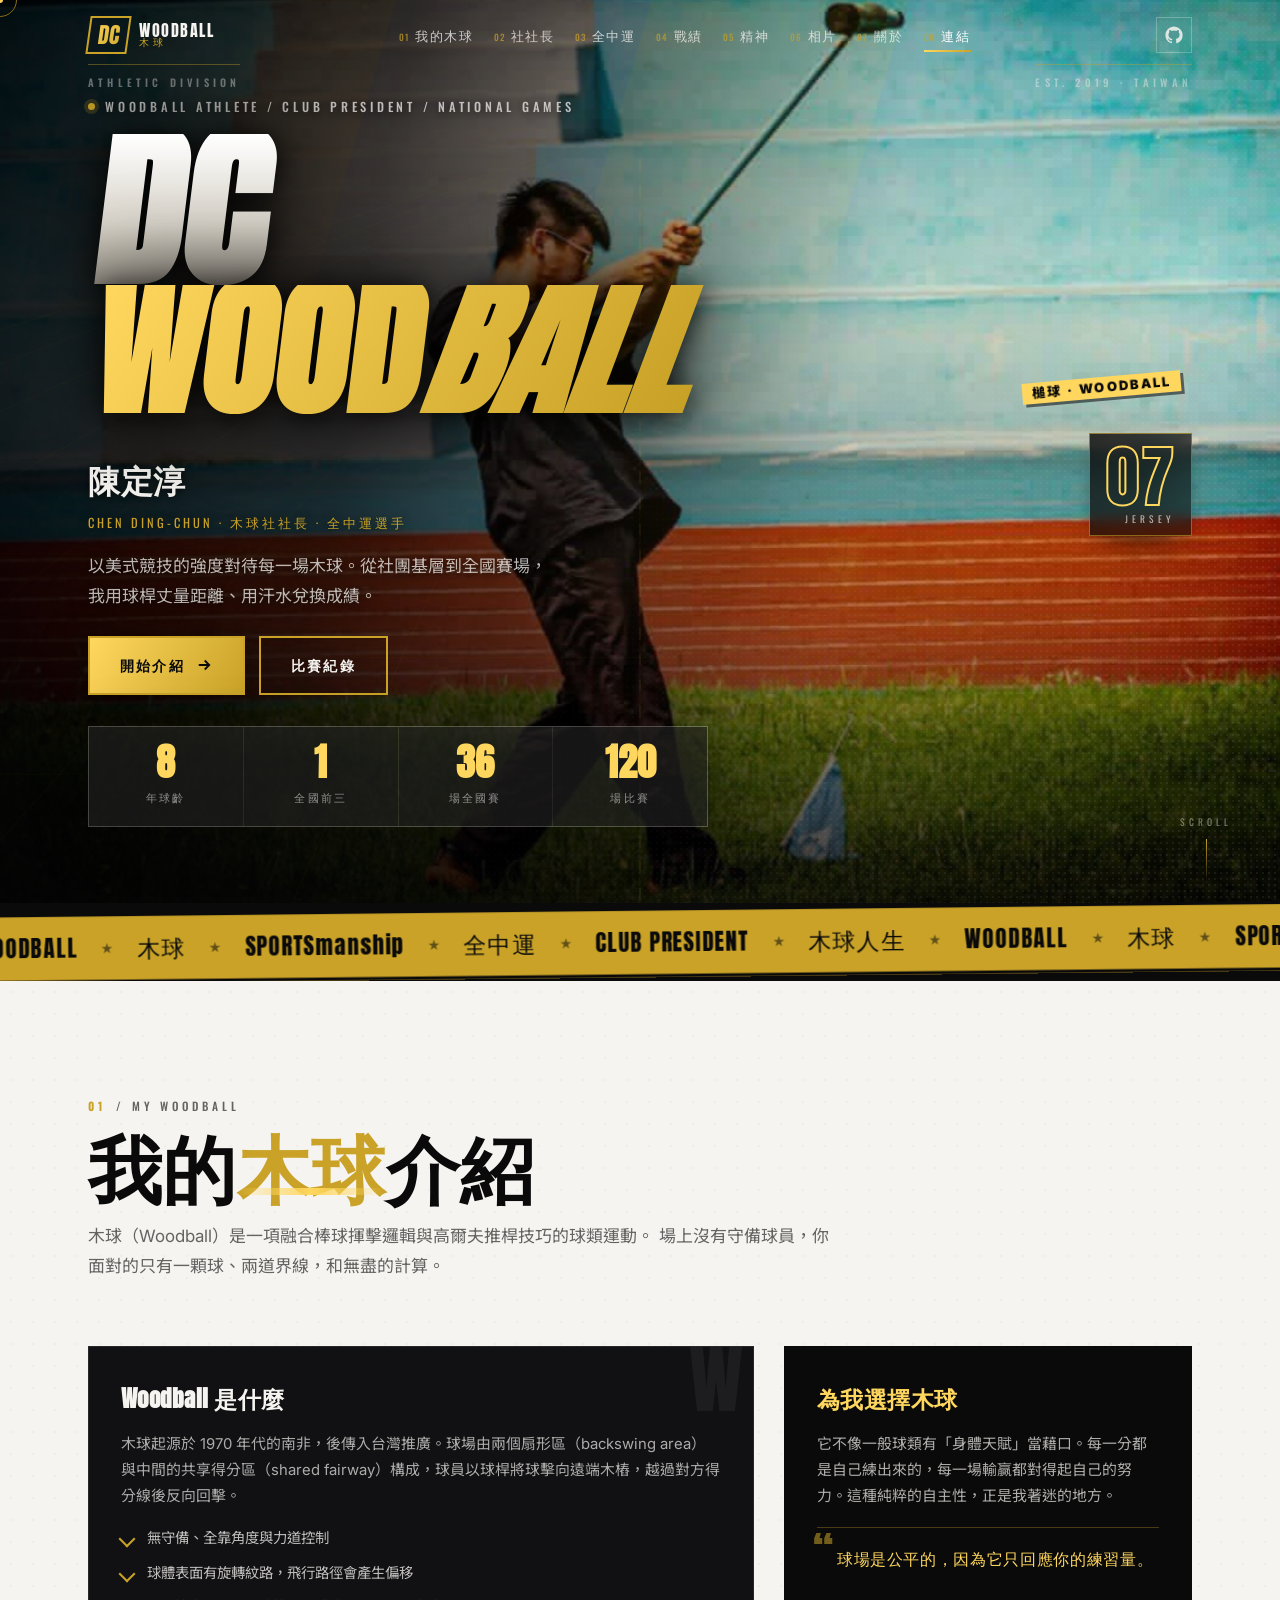
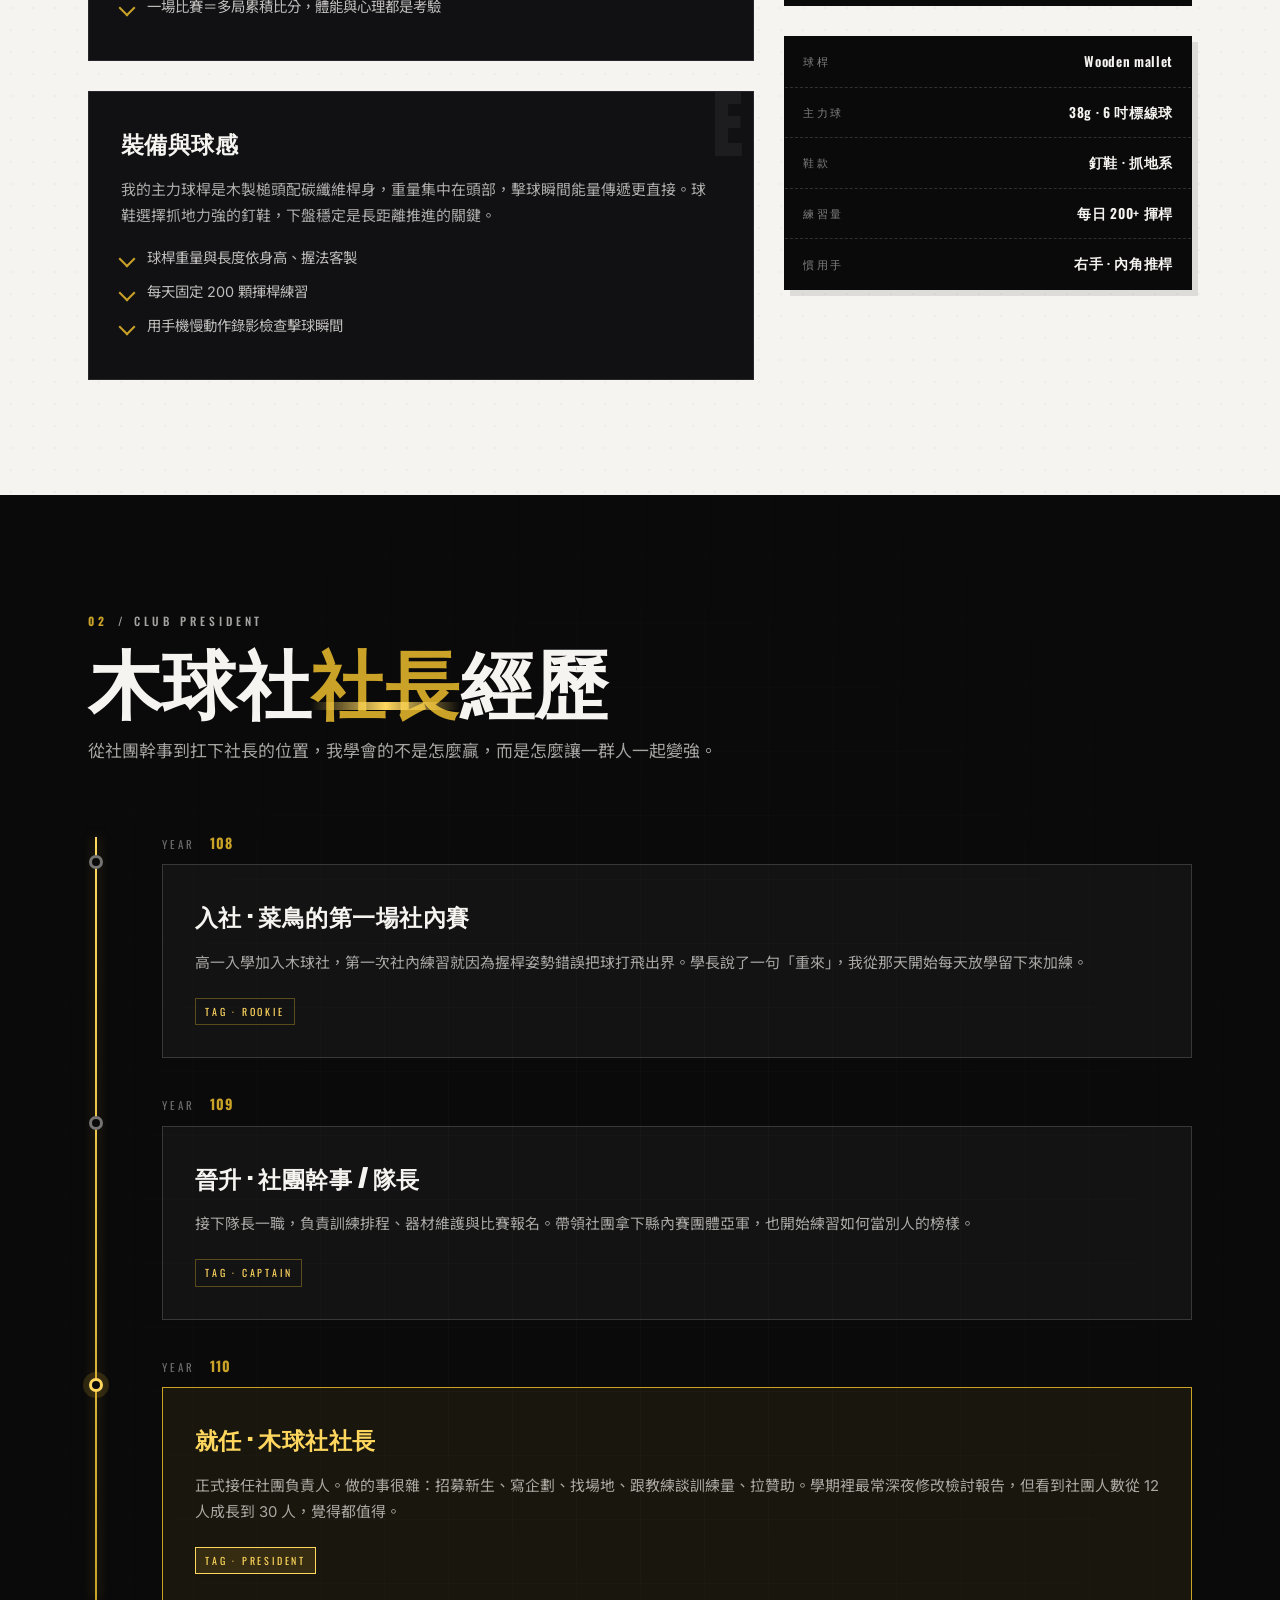
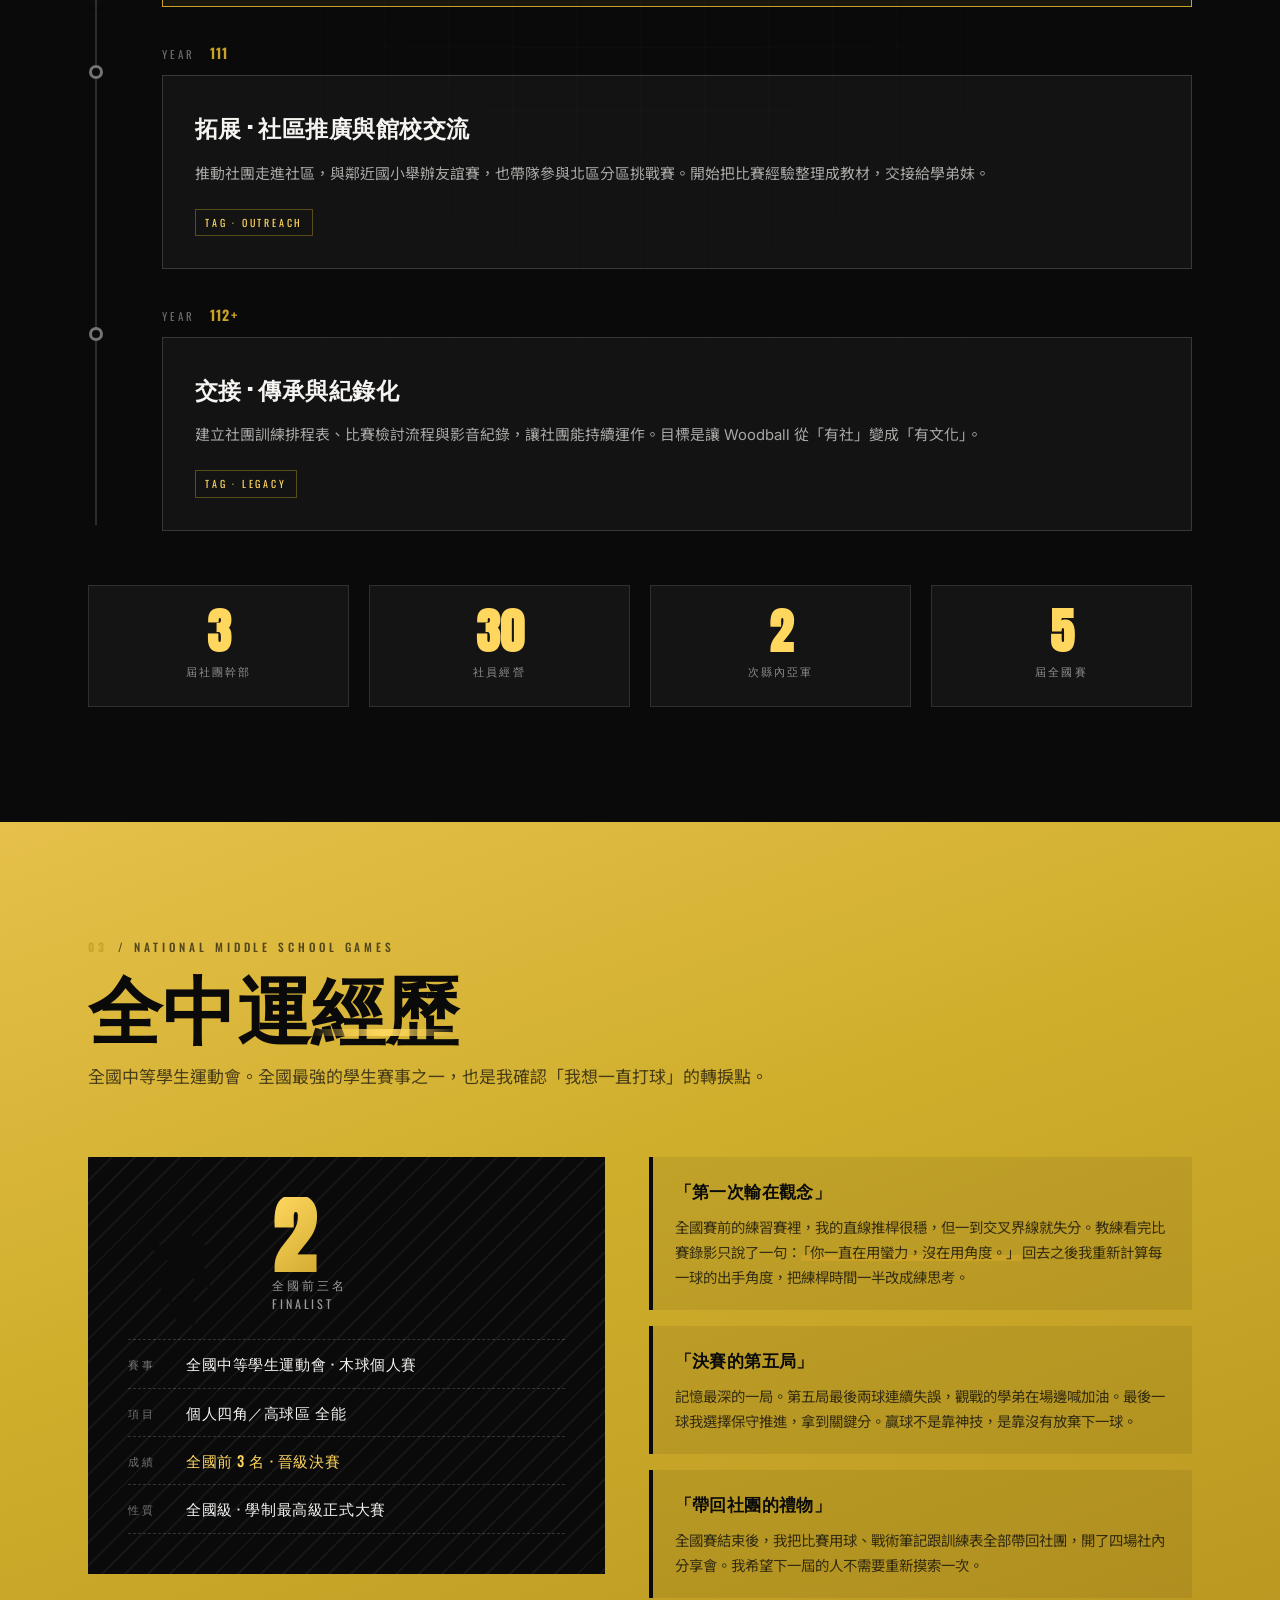
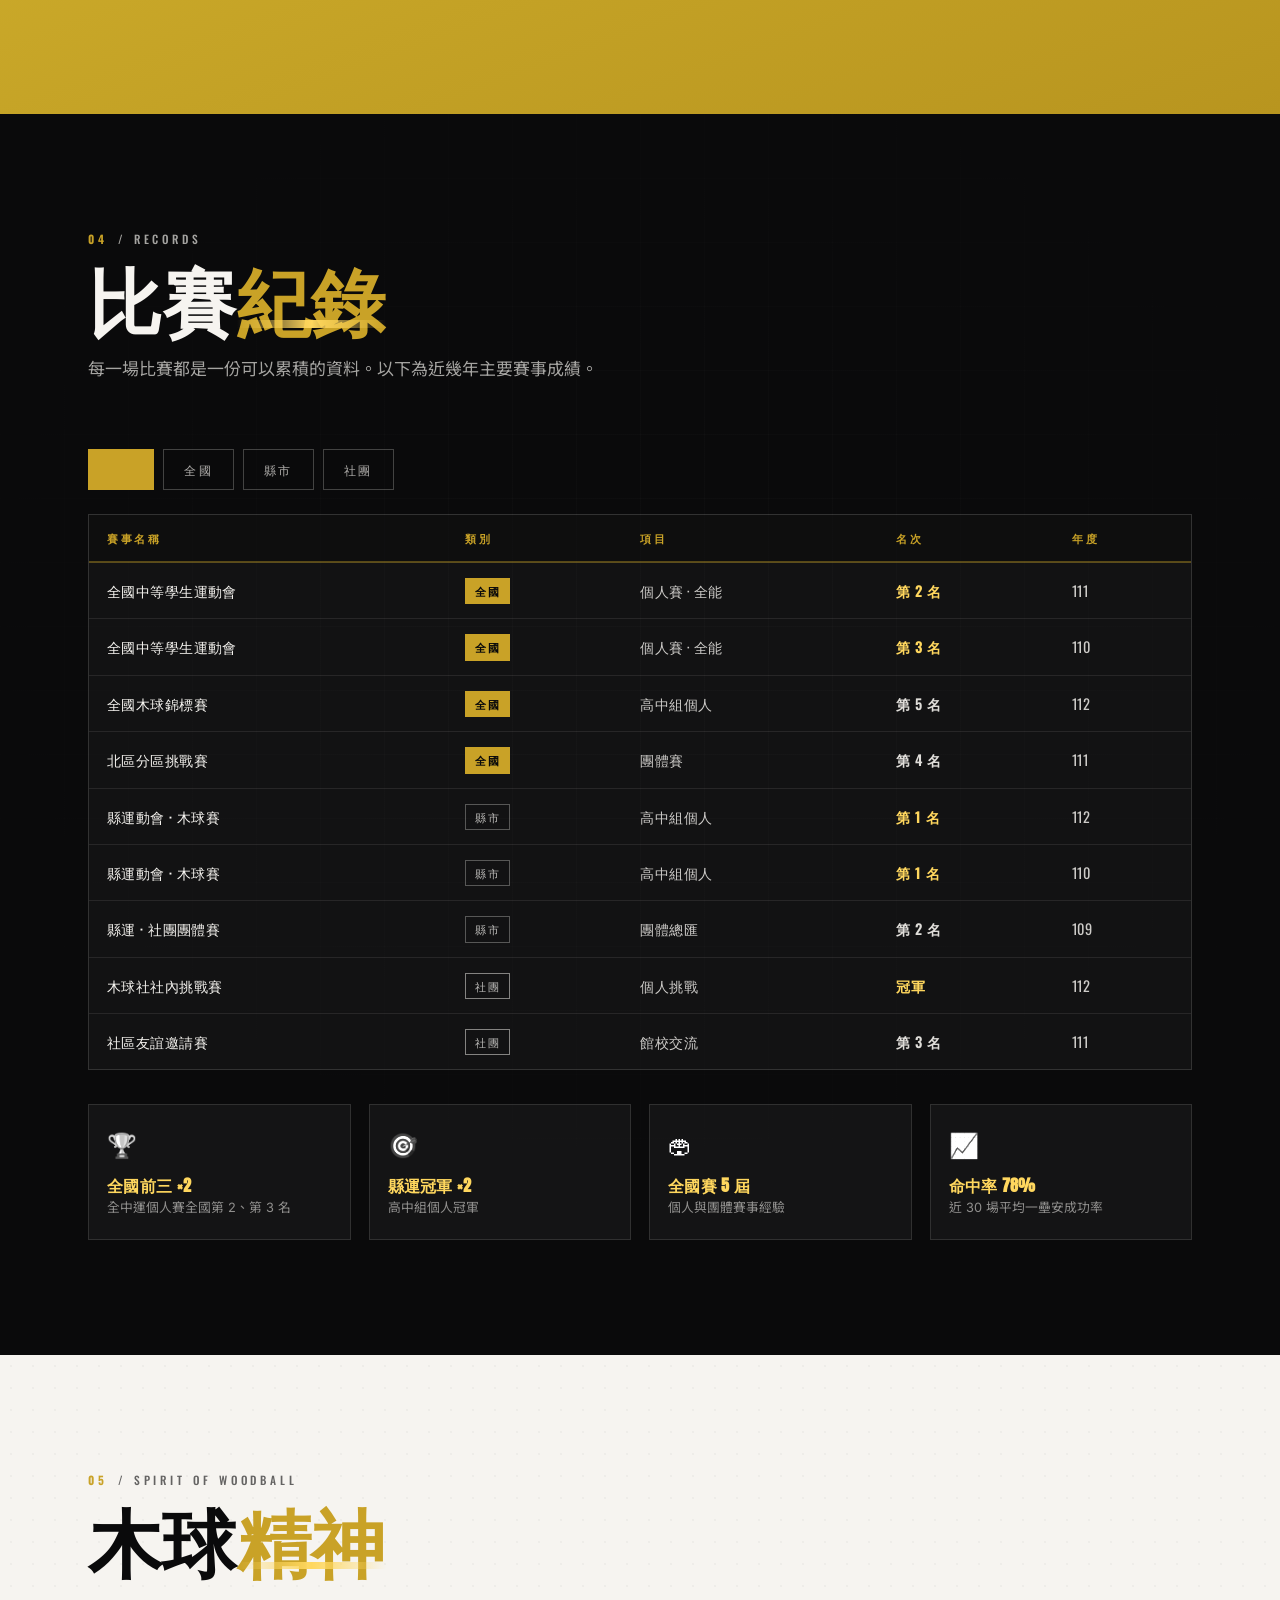
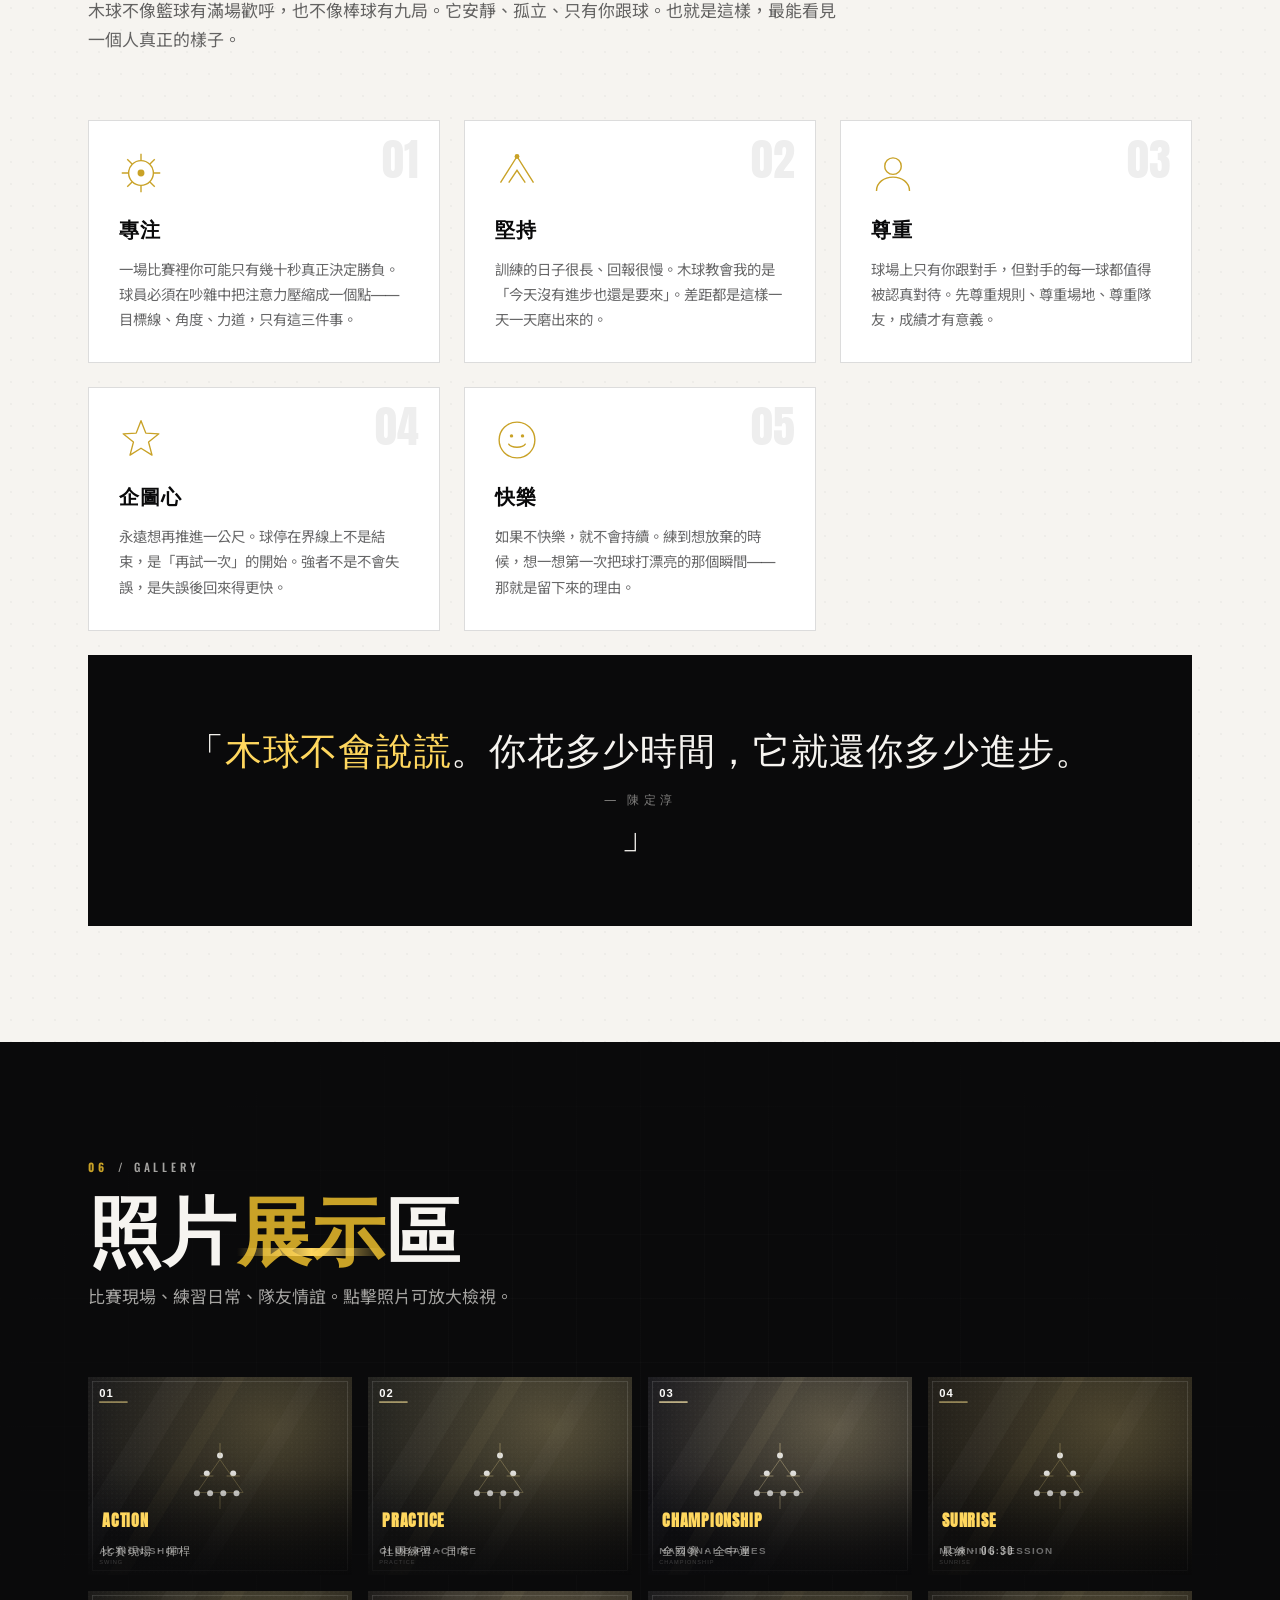
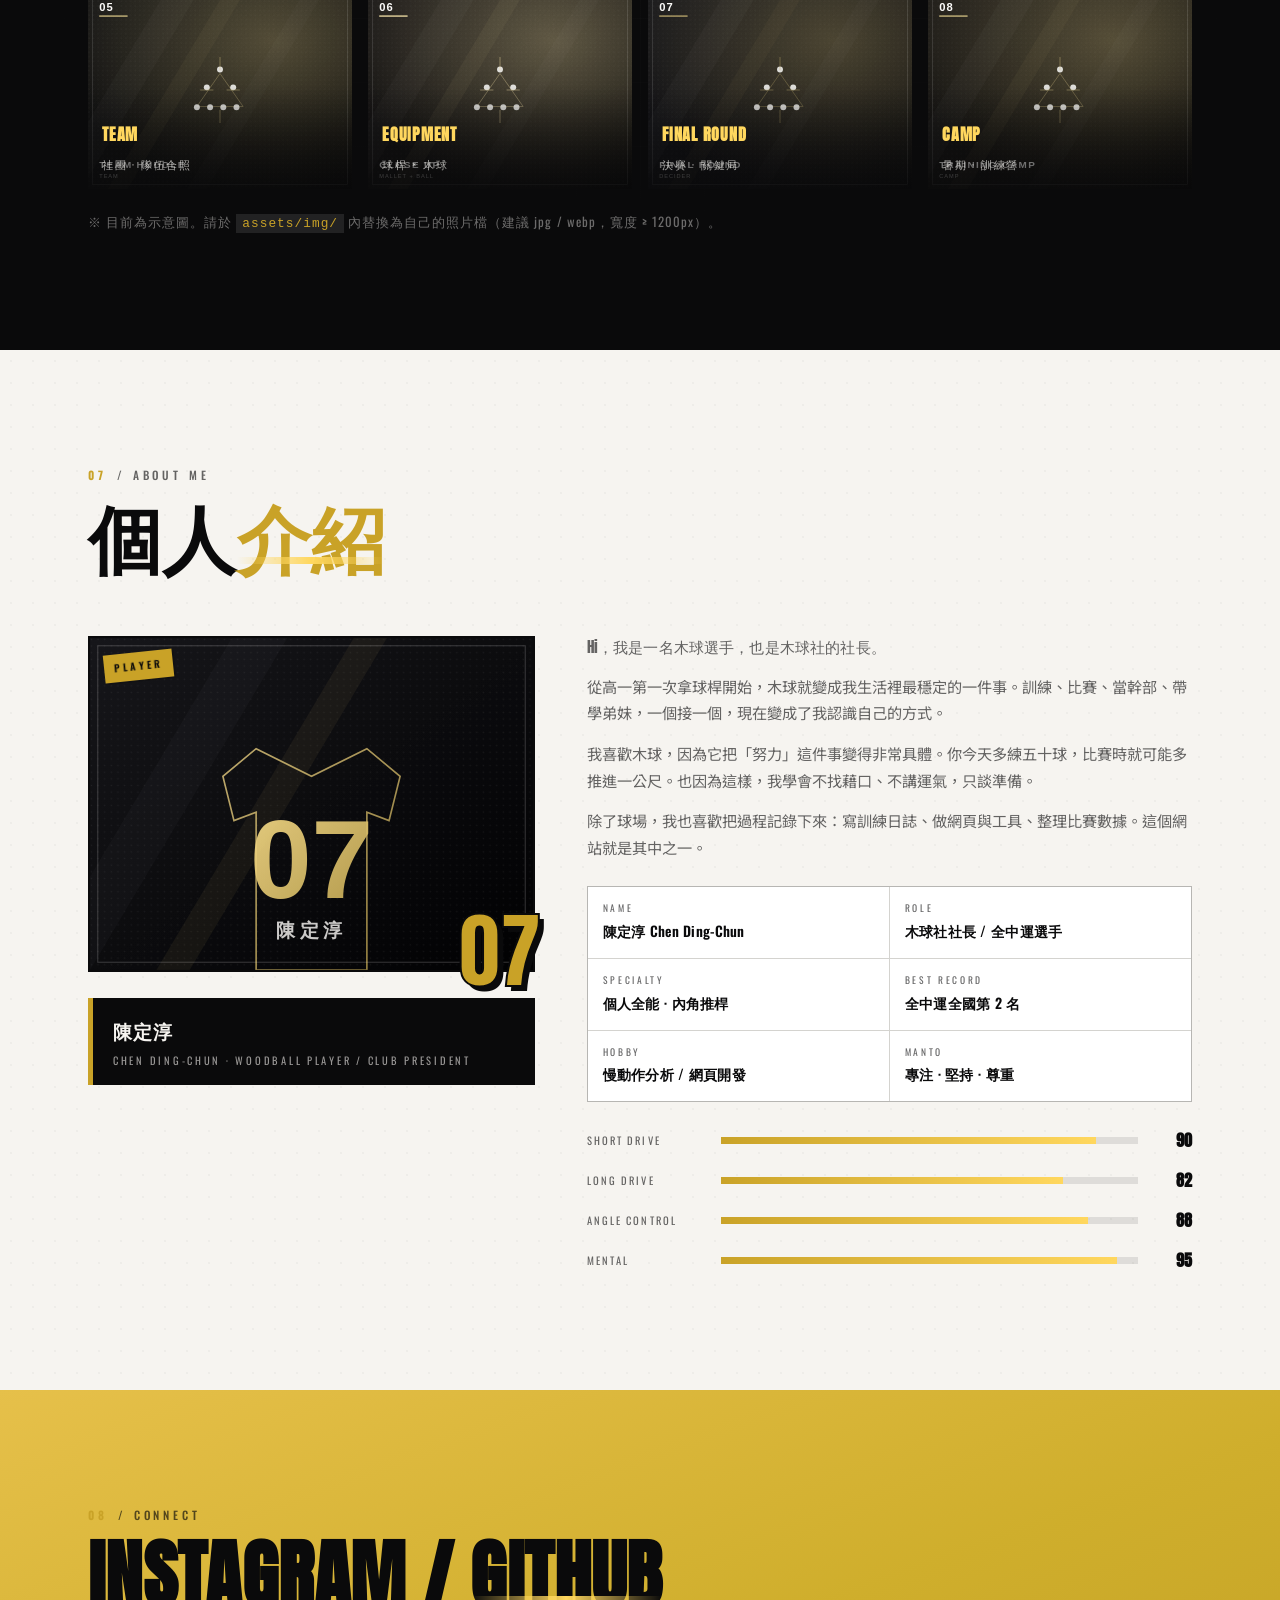
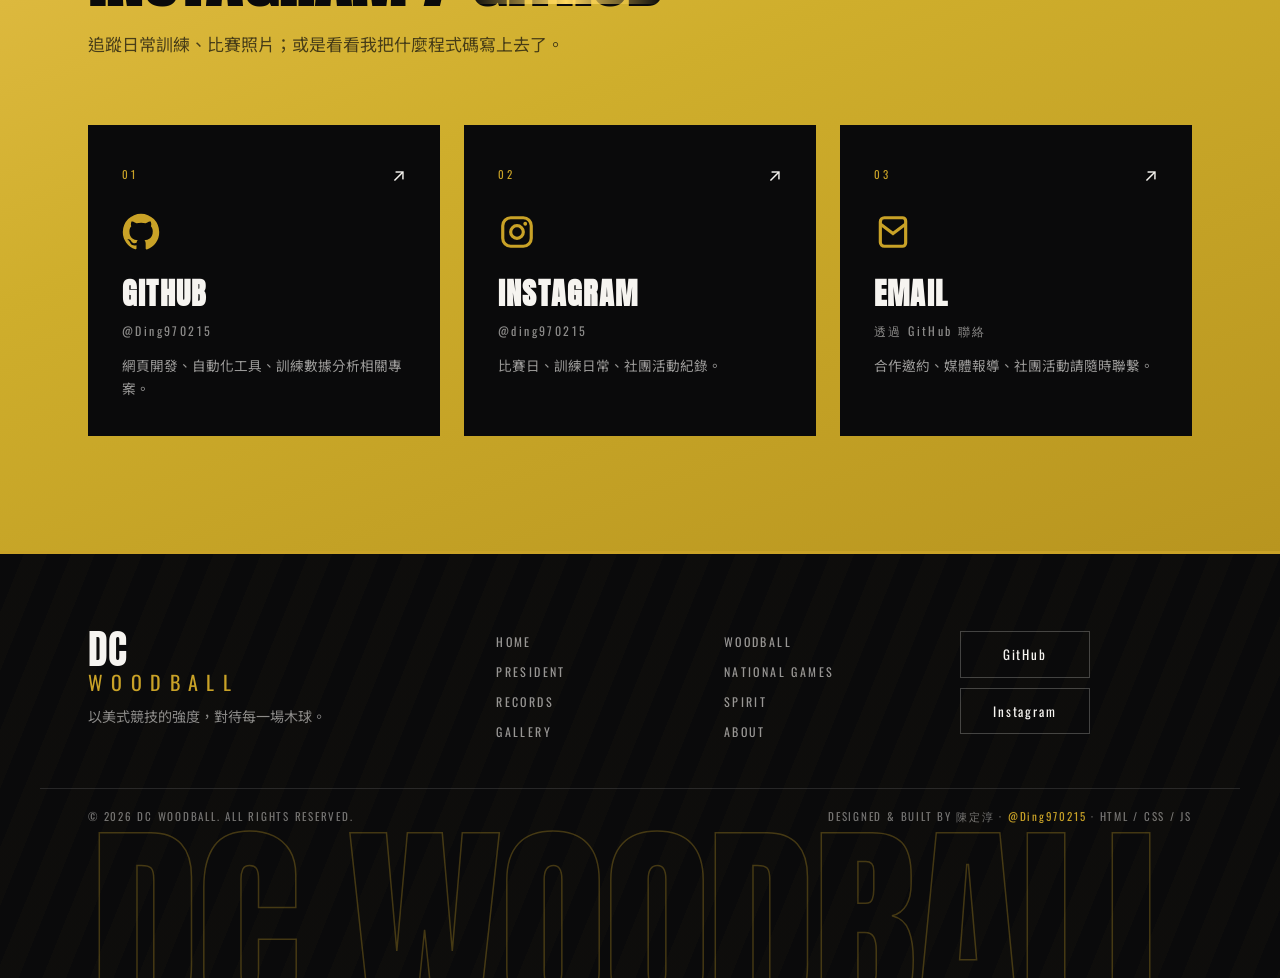
==== commit ee14cc4e: "fix: drop empty src on lightbox image to avoid a redundant request" ====
--- a/index.html
+++ b/index.html
@@ -645,7 +645,7 @@
   <button class="lb__close" id="lbClose" aria-label="關閉">✕</button>
   <button class="lb__nav lb__nav--prev" id="lbPrev" aria-label="上一張">‹</button>
   <figure class="lb__fig">
-    <img id="lbImg" src="" alt="" />
+    <img id="lbImg" alt="" decoding="async" />
     <figcaption id="lbCap"></figcaption>
   </figure>
   <button class="lb__nav lb__nav--next" id="lbNext" aria-label="下一張">›</button>
